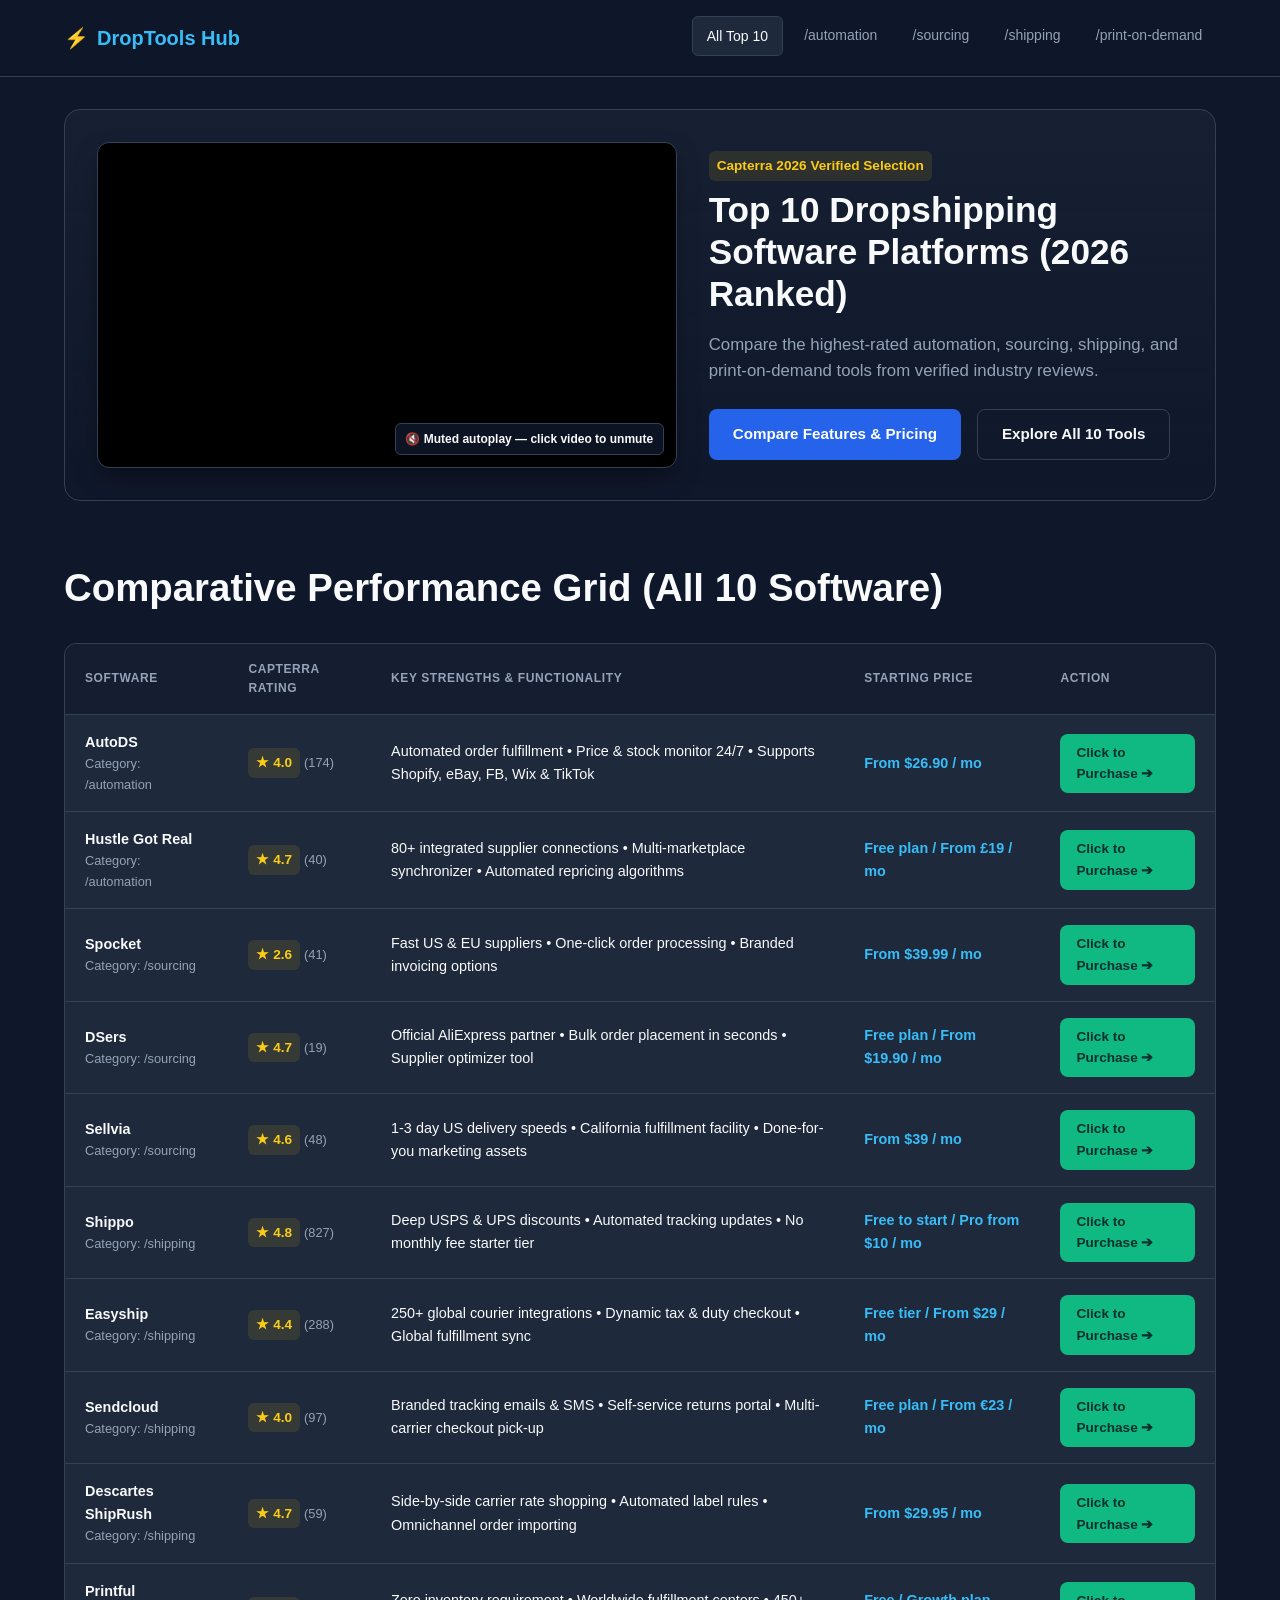
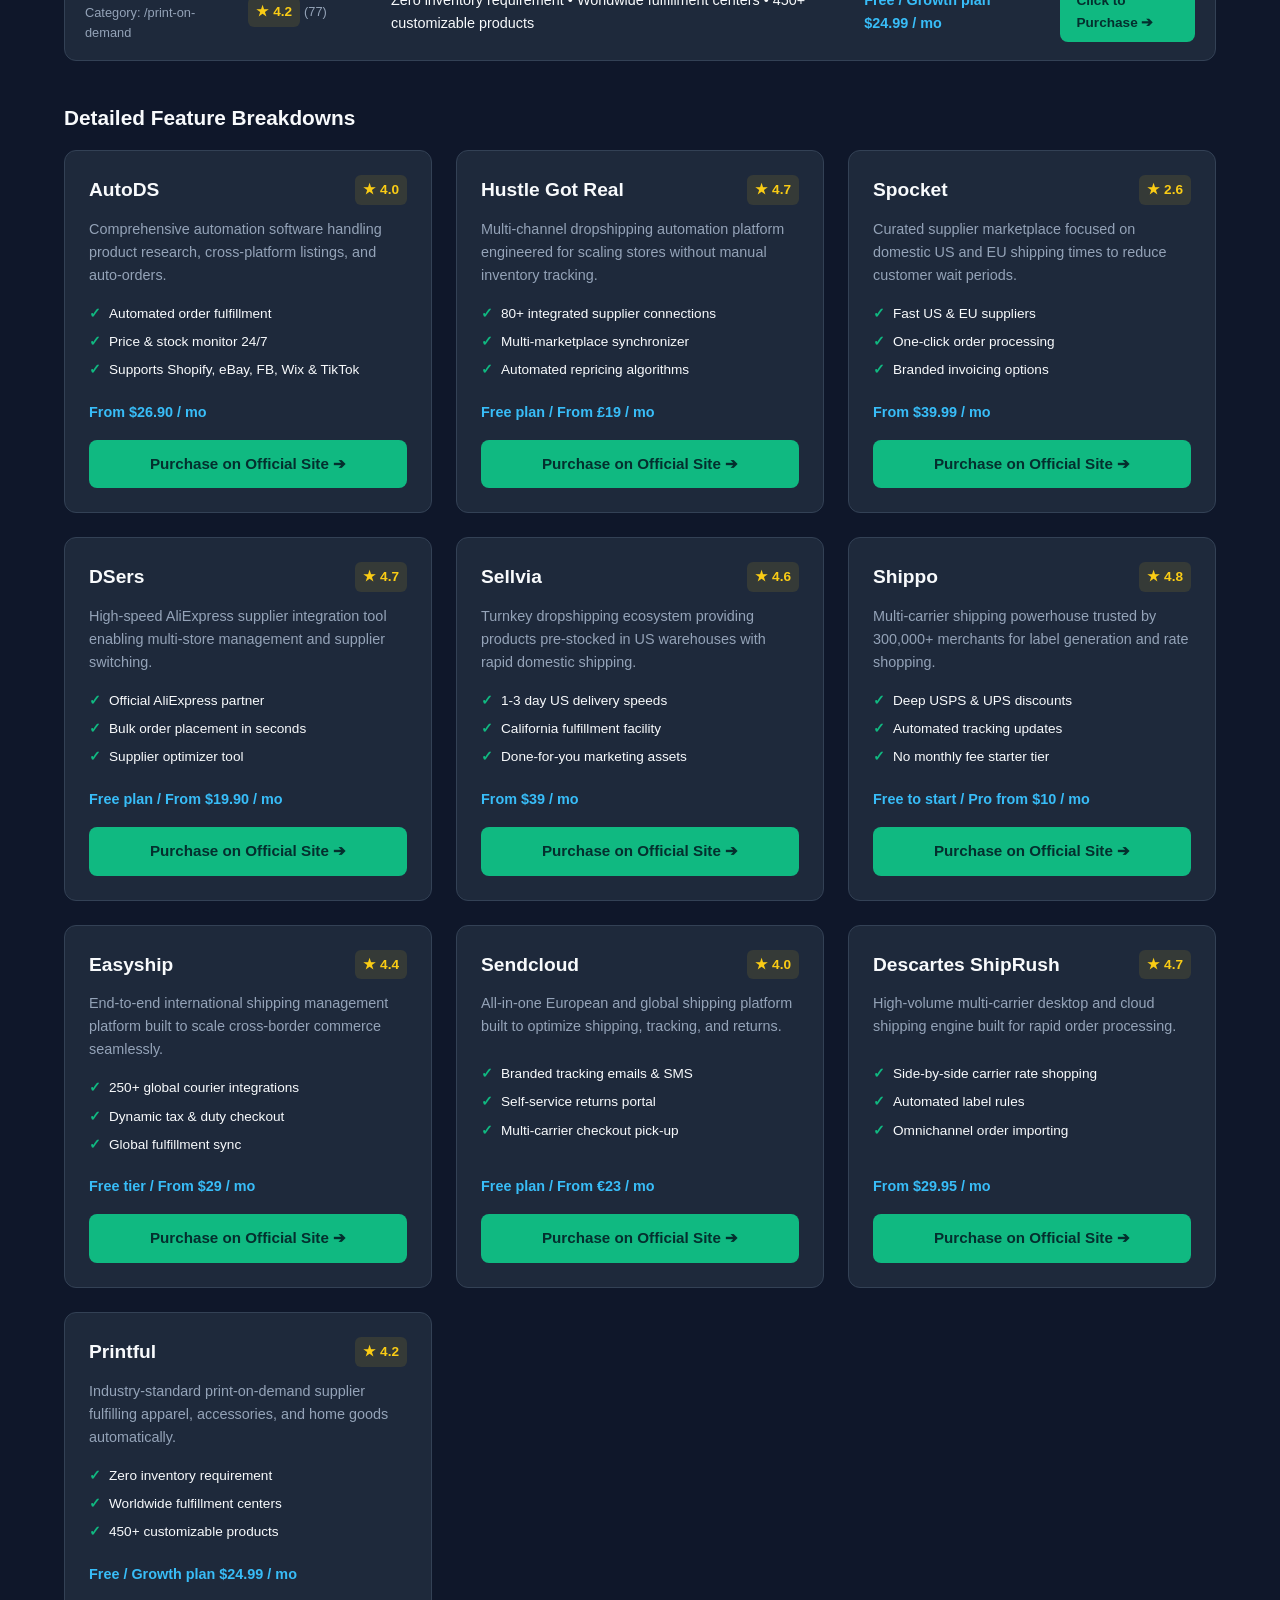
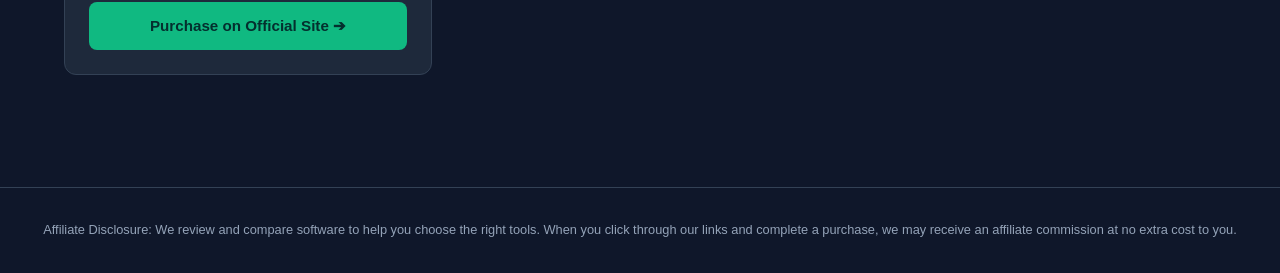
==== index.html @ 669b0cb1 "Add DropTools Hub landing page with autoplay hero video Adds the Top 10 dropshipping software compar" ====
<!DOCTYPE html>
<html lang="en">
<head>
  <meta charset="UTF-8" />
  <meta name="viewport" content="width=device-width, initial-scale=1.0" />
  <title>DropTools Hub - Top Rated Dropshipping & Logistics Software</title>
  <style>
    :root {
      --primary: #2563eb;
      --primary-dark: #1d4ed8;
      --accent: #10b981;
      --bg: #0f172a;
      --card-bg: #1e293b;
      --card-border: #334155;
      --text: #f8fafc;
      --text-muted: #94a3b8;
    }
    * {
      box-sizing: border-box;
      margin: 0;
      padding: 0;
      font-family: -apple-system, BlinkMacSystemFont, "Segoe UI", Roboto, Oxygen, Ubuntu, Cantarell, sans-serif;
    }
    body {
      background-color: var(--bg);
      color: var(--text);
      line-height: 1.6;
    }
    header {
      border-bottom: 1px solid var(--card-border);
      position: sticky;
      top: 0;
      background-color: rgba(15, 23, 42, 0.95);
      backdrop-filter: blur(8px);
      z-index: 100;
    }
    .nav-container {
      max-width: 1200px;
      margin: 0 auto;
      padding: 1rem 1.5rem;
      display: flex;
      justify-content: space-between;
      align-items: center;
      flex-wrap: wrap;
      gap: 1rem;
    }
    .logo {
      font-size: 1.25rem;
      font-weight: 700;
      color: #38bdf8;
      text-decoration: none;
      display: flex;
      align-items: center;
      gap: 0.5rem;
    }
    nav {
      display: flex;
      gap: 0.5rem;
      overflow-x: auto;
      padding-bottom: 0.25rem;
    }
    nav a {
      color: var(--text-muted);
      text-decoration: none;
      padding: 0.5rem 0.85rem;
      border-radius: 6px;
      font-size: 0.875rem;
      font-weight: 500;
      transition: all 0.2s ease;
      white-space: nowrap;
    }
    nav a:hover, nav a.active {
      color: var(--text);
      background-color: var(--card-bg);
      border: 1px solid var(--card-border);
    }
    main {
      max-width: 1200px;
      margin: 0 auto;
      padding: 2rem 1.5rem 4rem;
    }
    .hero {
      display: grid;
      grid-template-columns: 1fr;
      gap: 2rem;
      margin-bottom: 3.5rem;
      background: linear-gradient(180deg, rgba(30, 41, 59, 0.5) 0%, rgba(15, 23, 42, 0) 100%);
      border: 1px solid var(--card-border);
      border-radius: 16px;
      padding: 2rem;
    }
    @media (min-width: 900px) {
      .hero {
        grid-template-columns: 1.1fr 0.9fr;
        align-items: center;
      }
    }
    .video-container {
      position: relative;
      width: 100%;
      aspect-ratio: 16 / 9;
      border-radius: 12px;
      overflow: hidden;
      background-color: #000;
      box-shadow: 0 10px 25px -5px rgba(0, 0, 0, 0.5);
      border: 1px solid var(--card-border);
    }
    .video-container iframe {
      width: 100%;
      height: 100%;
      border: none;
    }
    .mute-hint {
      position: absolute;
      bottom: 0.75rem;
      right: 0.75rem;
      background-color: rgba(15, 23, 42, 0.85);
      color: var(--text);
      font-size: 0.75rem;
      font-weight: 600;
      padding: 0.35rem 0.6rem;
      border-radius: 6px;
      border: 1px solid var(--card-border);
      pointer-events: none;
    }
    .hero-content h1 {
      font-size: 2.2rem;
      line-height: 1.2;
      margin-bottom: 1rem;
      font-weight: 800;
    }
    .hero-content p {
      color: var(--text-muted);
      font-size: 1.05rem;
      margin-bottom: 1.5rem;
    }
    .cta-group {
      display: flex;
      flex-wrap: wrap;
      gap: 1rem;
    }
    .btn {
      display: inline-flex;
      align-items: center;
      justify-content: center;
      padding: 0.75rem 1.5rem;
      font-size: 0.95rem;
      font-weight: 600;
      border-radius: 8px;
      text-decoration: none;
      transition: all 0.2s;
      cursor: pointer;
    }
    .btn-primary {
      background-color: var(--primary);
      color: #fff;
    }
    .btn-primary:hover {
      background-color: var(--primary-dark);
      transform: translateY(-1px);
    }
    .btn-outline {
      border: 1px solid var(--card-border);
      color: var(--text);
      background-color: transparent;
    }
    .btn-outline:hover {
      background-color: var(--card-bg);
    }
    .btn-affiliate {
      background-color: var(--accent);
      color: #042f2e;
      font-weight: 700;
      width: 100%;
    }
    .btn-affiliate:hover {
      background-color: #059669;
      color: #fff;
    }
    .section-title {
      font-size: 1.6rem;
      margin-bottom: 1.5rem;
      display: flex;
      align-items: center;
      justify-content: space-between;
    }
    .rating-badge {
      display: inline-flex;
      align-items: center;
      gap: 0.25rem;
      font-size: 0.85rem;
      font-weight: 700;
      color: #facc15;
      background-color: rgba(250, 204, 21, 0.1);
      padding: 0.25rem 0.5rem;
      border-radius: 6px;
    }
    /* Comparison Grid */
    .table-wrapper {
      overflow-x: auto;
      border: 1px solid var(--card-border);
      border-radius: 12px;
      background-color: var(--card-bg);
      margin-bottom: 2.5rem;
    }
    table {
      width: 100%;
      border-collapse: collapse;
      text-align: left;
      font-size: 0.9rem;
    }
    th, td {
      padding: 1rem 1.25rem;
      border-bottom: 1px solid var(--card-border);
    }
    th {
      background-color: rgba(15, 23, 42, 0.6);
      color: var(--text-muted);
      font-weight: 600;
      text-transform: uppercase;
      font-size: 0.75rem;
      letter-spacing: 0.05em;
    }
    tr:last-child td {
      border-bottom: none;
    }
    tr:hover td {
      background-color: rgba(255, 255, 255, 0.02);
    }
    /* Cards layout for responsive / detailed view */
    .cards-grid {
      display: grid;
      grid-template-columns: repeat(auto-fill, minmax(320px, 1fr));
      gap: 1.5rem;
      margin-bottom: 3rem;
    }
    .card {
      background-color: var(--card-bg);
      border: 1px solid var(--card-border);
      border-radius: 12px;
      padding: 1.5rem;
      display: flex;
      flex-direction: column;
      justify-content: space-between;
    }
    .card-header {
      display: flex;
      justify-content: space-between;
      align-items: flex-start;
      margin-bottom: 0.75rem;
    }
    .card-title {
      font-size: 1.2rem;
      font-weight: 700;
    }
    .card-description {
      color: var(--text-muted);
      font-size: 0.9rem;
      margin-bottom: 1rem;
      min-height: 55px;
    }
    .card-features {
      list-style: none;
      margin-bottom: 1.25rem;
      font-size: 0.85rem;
    }
    .card-features li {
      margin-bottom: 0.4rem;
      display: flex;
      align-items: center;
      gap: 0.5rem;
    }
    .card-features li::before {
      content: "✓";
      color: var(--accent);
      font-weight: bold;
    }
    .card-pricing {
      margin-bottom: 1rem;
      font-size: 0.9rem;
      font-weight: 600;
      color: #38bdf8;
    }
    footer {
      border-top: 1px solid var(--card-border);
      padding: 2rem 1.5rem;
      text-align: center;
      font-size: 0.8rem;
      color: var(--text-muted);
    }
  </style>
</head>
<body>

  <header>
    <div class="nav-container">
      <a href="#all" class="logo" onclick="navigate('all')">
        <span>⚡</span> DropTools Hub
      </a>
      <nav id="category-nav">
        <a href="#all" class="active" onclick="navigate('all')">All Top 10</a>
        <a href="#automation" onclick="navigate('automation')">/automation</a>
        <a href="#sourcing" onclick="navigate('sourcing')">/sourcing</a>
        <a href="#shipping" onclick="navigate('shipping')">/shipping</a>
        <a href="#print-on-demand" onclick="navigate('print-on-demand')">/print-on-demand</a>
      </nav>
    </div>
  </header>

  <main>
    <!-- Dynamic Header & Hero Video Block -->
    <section class="hero" id="hero-section">
      <div class="video-container">
        <iframe
          id="hero-video"
          src="https://www.youtube-nocookie.com/embed/gW715vjN7k8?rel=0&autoplay=1&mute=1&playsinline=1"
          title="Product Spotlight Video"
          allow="accelerometer; autoplay; clipboard-write; encrypted-media; gyroscope; picture-in-picture"
          allowfullscreen>
        </iframe>
        <div class="mute-hint">🔇 Muted autoplay — click video to unmute</div>
      </div>
      <div class="hero-content">
        <div id="hero-badge" class="rating-badge" style="margin-bottom: 0.5rem;">Capterra 2026 Verified Selection</div>
        <h1 id="hero-title">Scale Your Dropshipping Store with Proven Software</h1>
        <p id="hero-description">Streamline product imports, eliminate manual order entries, and secure tier-one shipping discounts with top-rated tools verified by real user feedback.</p>
        <div class="cta-group">
          <a id="hero-primary-cta" href="#featured-grid" class="btn btn-primary">Compare Features &amp; Pricing</a>
          <a id="hero-secondary-cta" href="https://autods.com" target="_blank" rel="noopener sponsored" class="btn btn-outline">Visit Featured Platform</a>
        </div>
      </div>
    </section>

    <!-- Comparative Grid Section -->
    <section id="featured-grid">
      <div class="section-title">
        <h2 id="section-heading">Comparative Performance Grid</h2>
      </div>

      <div class="table-wrapper">
        <table>
          <thead>
            <tr>
              <th>Software</th>
              <th>Capterra Rating</th>
              <th>Key Strengths &amp; Functionality</th>
              <th>Starting Price</th>
              <th>Action</th>
            </tr>
          </thead>
          <tbody id="comparison-table-body">
            <!-- Dynamically populated -->
          </tbody>
        </table>
      </div>

      <h3 style="margin: 2rem 0 1rem; font-size: 1.3rem;">Detailed Feature Breakdowns</h3>
      <div class="cards-grid" id="cards-container">
        <!-- Dynamically populated -->
      </div>
    </section>
  </main>

  <footer>
    <p>Affiliate Disclosure: We review and compare software to help you choose the right tools. When you click through our links and complete a purchase, we may receive an affiliate commission at no extra cost to you.</p>
  </footer>

  <script>
    // Master Product Catalog parsed from Capterra Report 2026
    const products = [
      {
        id: "autods",
        name: "AutoDS",
        category: "automation",
        rating: 4.0,
        reviews: 174,
        features: ["Automated order fulfillment", "Price & stock monitor 24/7", "Supports Shopify, eBay, FB, Wix & TikTok"],
        pricing: "From $26.90 / mo",
        description: "Comprehensive automation software handling product research, cross-platform listings, and auto-orders.",
        affiliateUrl: "https://www.autods.com?ref=YOUR_AFFILIATE_ID",
        videoEmbed: "https://www.youtube-nocookie.com/embed/gW715vjN7k8?rel=0&autoplay=1&mute=1&playsinline=1"
      },
      {
        id: "hustle-got-real",
        name: "Hustle Got Real",
        category: "automation",
        rating: 4.7,
        reviews: 40,
        features: ["80+ integrated supplier connections", "Multi-marketplace synchronizer", "Automated repricing algorithms"],
        pricing: "Free plan / From £19 / mo",
        description: "Multi-channel dropshipping automation platform engineered for scaling stores without manual inventory tracking.",
        affiliateUrl: "https://hustlegotreal.com?ref=YOUR_AFFILIATE_ID",
        videoEmbed: "https://www.youtube-nocookie.com/embed/8wUI3f4z0rE?rel=0&autoplay=1&mute=1&playsinline=1"
      },
      {
        id: "spocket",
        name: "Spocket",
        category: "sourcing",
        rating: 2.6,
        reviews: 41,
        features: ["Fast US & EU suppliers", "One-click order processing", "Branded invoicing options"],
        pricing: "From $39.99 / mo",
        description: "Curated supplier marketplace focused on domestic US and EU shipping times to reduce customer wait periods.",
        affiliateUrl: "https://www.spocket.co?ref=YOUR_AFFILIATE_ID",
        videoEmbed: "https://www.youtube-nocookie.com/embed/e1P0J2y9qK4?rel=0&autoplay=1&mute=1&playsinline=1"
      },
      {
        id: "dsers",
        name: "DSers",
        category: "sourcing",
        rating: 4.7,
        reviews: 19,
        features: ["Official AliExpress partner", "Bulk order placement in seconds", "Supplier optimizer tool"],
        pricing: "Free plan / From $19.90 / mo",
        description: "High-speed AliExpress supplier integration tool enabling multi-store management and supplier switching.",
        affiliateUrl: "https://www.dsers.com?ref=YOUR_AFFILIATE_ID",
        videoEmbed: "https://www.youtube-nocookie.com/embed/jZ_y8u0hQn8?rel=0&autoplay=1&mute=1&playsinline=1"
      },
      {
        id: "sellvia",
        name: "Sellvia",
        category: "sourcing",
        rating: 4.6,
        reviews: 48,
        features: ["1-3 day US delivery speeds", "California fulfillment facility", "Done-for-you marketing assets"],
        pricing: "From $39 / mo",
        description: "Turnkey dropshipping ecosystem providing products pre-stocked in US warehouses with rapid domestic shipping.",
        affiliateUrl: "https://sellvia.com?ref=YOUR_AFFILIATE_ID",
        videoEmbed: "https://www.youtube-nocookie.com/embed/Q4XG6K5U2aE?rel=0&autoplay=1&mute=1&playsinline=1"
      },
      {
        id: "shippo",
        name: "Shippo",
        category: "shipping",
        rating: 4.8,
        reviews: 827,
        features: ["Deep USPS & UPS discounts", "Automated tracking updates", "No monthly fee starter tier"],
        pricing: "Free to start / Pro from $10 / mo",
        description: "Multi-carrier shipping powerhouse trusted by 300,000+ merchants for label generation and rate shopping.",
        affiliateUrl: "https://goshippo.com?ref=YOUR_AFFILIATE_ID",
        videoEmbed: "https://www.youtube-nocookie.com/embed/fD3B1T2_M0s?rel=0&autoplay=1&mute=1&playsinline=1"
      },
      {
        id: "easyship",
        name: "Easyship",
        category: "shipping",
        rating: 4.4,
        reviews: 288,
        features: ["250+ global courier integrations", "Dynamic tax & duty checkout", "Global fulfillment sync"],
        pricing: "Free tier / From $29 / mo",
        description: "End-to-end international shipping management platform built to scale cross-border commerce seamlessly.",
        affiliateUrl: "https://www.easyship.com?ref=YOUR_AFFILIATE_ID",
        videoEmbed: "https://www.youtube-nocookie.com/embed/bB3b8uX7J2A?rel=0&autoplay=1&mute=1&playsinline=1"
      },
      {
        id: "sendcloud",
        name: "Sendcloud",
        category: "shipping",
        rating: 4.0,
        reviews: 97,
        features: ["Branded tracking emails & SMS", "Self-service returns portal", "Multi-carrier checkout pick-up"],
        pricing: "Free plan / From €23 / mo",
        description: "All-in-one European and global shipping platform built to optimize shipping, tracking, and returns.",
        affiliateUrl: "https://www.sendcloud.com?ref=YOUR_AFFILIATE_ID",
        videoEmbed: "https://www.youtube-nocookie.com/embed/Y0n5c9F3T1c?rel=0&autoplay=1&mute=1&playsinline=1"
      },
      {
        id: "shiprush",
        name: "Descartes ShipRush",
        category: "shipping",
        rating: 4.7,
        reviews: 59,
        features: ["Side-by-side carrier rate shopping", "Automated label rules", "Omnichannel order importing"],
        pricing: "From $29.95 / mo",
        description: "High-volume multi-carrier desktop and cloud shipping engine built for rapid order processing.",
        affiliateUrl: "https://shiprush.com?ref=YOUR_AFFILIATE_ID",
        videoEmbed: "https://www.youtube-nocookie.com/embed/W9L5Q8z1V0s?rel=0&autoplay=1&mute=1&playsinline=1"
      },
      {
        id: "printful",
        name: "Printful",
        category: "print-on-demand",
        rating: 4.2,
        reviews: 77,
        features: ["Zero inventory requirement", "Worldwide fulfillment centers", "450+ customizable products"],
        pricing: "Free / Growth plan $24.99 / mo",
        description: "Industry-standard print-on-demand supplier fulfilling apparel, accessories, and home goods automatically.",
        affiliateUrl: "https://www.printful.com?ref=YOUR_AFFILIATE_ID",
        videoEmbed: "https://www.youtube-nocookie.com/embed/8v_4jA1N_9w?rel=0&autoplay=1&mute=1&playsinline=1"
      }
    ];

    // Category Metadata for Dynamic Landing Page Views
    const categoryMeta = {
      all: {
        title: "Top 10 Dropshipping Software Platforms (2026 Ranked)",
        desc: "Compare the highest-rated automation, sourcing, shipping, and print-on-demand tools from verified industry reviews.",
        video: "https://www.youtube-nocookie.com/embed/gW715vjN7k8?rel=0&autoplay=1&mute=1&playsinline=1",
        primaryCta: "Explore All 10 Tools",
        ctaTarget: "https://www.autods.com?ref=YOUR_AFFILIATE_ID"
      },
      automation: {
        title: "Top Dropshipping Automation & Listing Software",
        desc: "Put your eCommerce business on autopilot with automated inventory synchronization, price repricing, and order fulfillment.",
        video: "https://www.youtube-nocookie.com/embed/gW715vjN7k8?rel=0&autoplay=1&mute=1&playsinline=1",
        primaryCta: "Get Started with AutoDS",
        ctaTarget: "https://www.autods.com?ref=YOUR_AFFILIATE_ID"
      },
      sourcing: {
        title: "Top Supplier Sourcing & Inventory Networks",
        desc: "Source reliable US, European, and global suppliers with guaranteed inventory counts, fast shipping, and direct store integrations.",
        video: "https://www.youtube-nocookie.com/embed/e1P0J2y9qK4?rel=0&autoplay=1&mute=1&playsinline=1",
        primaryCta: "Source US/EU Items with Spocket",
        ctaTarget: "https://www.spocket.co?ref=YOUR_AFFILIATE_ID"
      },
      shipping: {
        title: "Top Multi-Carrier Shipping & Tracking Platforms",
        desc: "Reduce your parcel costs by up to 89% with commercial rate shopping, automated label generation, and branded tracking pages.",
        video: "https://www.youtube-nocookie.com/embed/fD3B1T2_M0s?rel=0&autoplay=1&mute=1&playsinline=1",
        primaryCta: "Start Free with Shippo",
        ctaTarget: "https://goshippo.com?ref=YOUR_AFFILIATE_ID"
      },
      "print-on-demand": {
        title: "Top Print-on-Demand Dropshipping Solutions",
        desc: "Launch your custom merchandise brand without ordering upfront stock. Automated global printing, packaging, and shipping.",
        video: "https://www.youtube-nocookie.com/embed/8v_4jA1N_9w?rel=0&autoplay=1&mute=1&playsinline=1",
        primaryCta: "Create Free Printful Account",
        ctaTarget: "https://www.printful.com?ref=YOUR_AFFILIATE_ID"
      }
    };

    function renderContent(catKey) {
      const meta = categoryMeta[catKey] || categoryMeta.all;
      const filtered = catKey === 'all'
        ? products
        : products.filter(p => p.category === catKey);

      // Update Hero Elements
      document.getElementById('hero-title').innerText = meta.title;
      document.getElementById('hero-description').innerText = meta.desc;
      document.getElementById('hero-video').src = meta.video;
      document.getElementById('hero-secondary-cta').innerText = meta.primaryCta;
      document.getElementById('hero-secondary-cta').href = meta.ctaTarget;
      document.getElementById('section-heading').innerText = catKey === 'all'
        ? "Comparative Performance Grid (All 10 Software)"
        : `Comparative Performance Grid (/${catKey})`;

      // Render Comparison Table Rows
      const tbody = document.getElementById('comparison-table-body');
      tbody.innerHTML = filtered.map(p => `
        <tr>
          <td>
            <strong>${p.name}</strong>
            <div style="color: var(--text-muted); font-size: 0.8rem;">Category: /${p.category}</div>
          </td>
          <td>
            <span class="rating-badge">★ ${p.rating.toFixed(1)}</span>
            <span style="color: var(--text-muted); font-size: 0.8rem;"> (${p.reviews})</span>
          </td>
          <td>${p.features.join(" • ")}</td>
          <td style="color: #38bdf8; font-weight: 600;">${p.pricing}</td>
          <td>
            <a href="${p.affiliateUrl}" target="_blank" rel="noopener sponsored" class="btn btn-affiliate" style="padding: 0.5rem 1rem; font-size: 0.85rem;">
              Click to Purchase ➔
            </a>
          </td>
        </tr>
      `).join('');

      // Render Cards Grid
      const cardsContainer = document.getElementById('cards-container');
      cardsContainer.innerHTML = filtered.map(p => `
        <div class="card">
          <div>
            <div class="card-header">
              <h4 class="card-title">${p.name}</h4>
              <span class="rating-badge">★ ${p.rating.toFixed(1)}</span>
            </div>
            <p class="card-description">${p.description}</p>
            <ul class="card-features">
              ${p.features.map(f => `<li>${f}</li>`).join('')}
            </ul>
          </div>
          <div>
            <div class="card-pricing">${p.pricing}</div>
            <a href="${p.affiliateUrl}" target="_blank" rel="noopener sponsored" class="btn btn-affiliate">
              Purchase on Official Site ➔
            </a>
          </div>
        </div>
      `).join('');

      // Update Navigation Active State
      const navLinks = document.querySelectorAll('#category-nav a');
      navLinks.forEach(link => {
        const target = link.getAttribute('href').replace('#', '');
        if (target === catKey) {
          link.classList.add('active');
        } else {
          link.classList.remove('active');
        }
      });
    }

    function navigate(catKey) {
      window.location.hash = catKey;
      renderContent(catKey);
      window.scrollTo({ top: 0, behavior: 'smooth' });
    }

    // Handle hash route changes on back/forward or reload
    window.addEventListener('hashchange', () => {
      const hash = window.location.hash.replace('#', '') || 'all';
      renderContent(hash);
    });

    // Initial Load
    window.addEventListener('DOMContentLoaded', () => {
      const initialHash = window.location.hash.replace('#', '') || 'all';
      renderContent(initialHash);
    });
  </script>
</body>
</html>
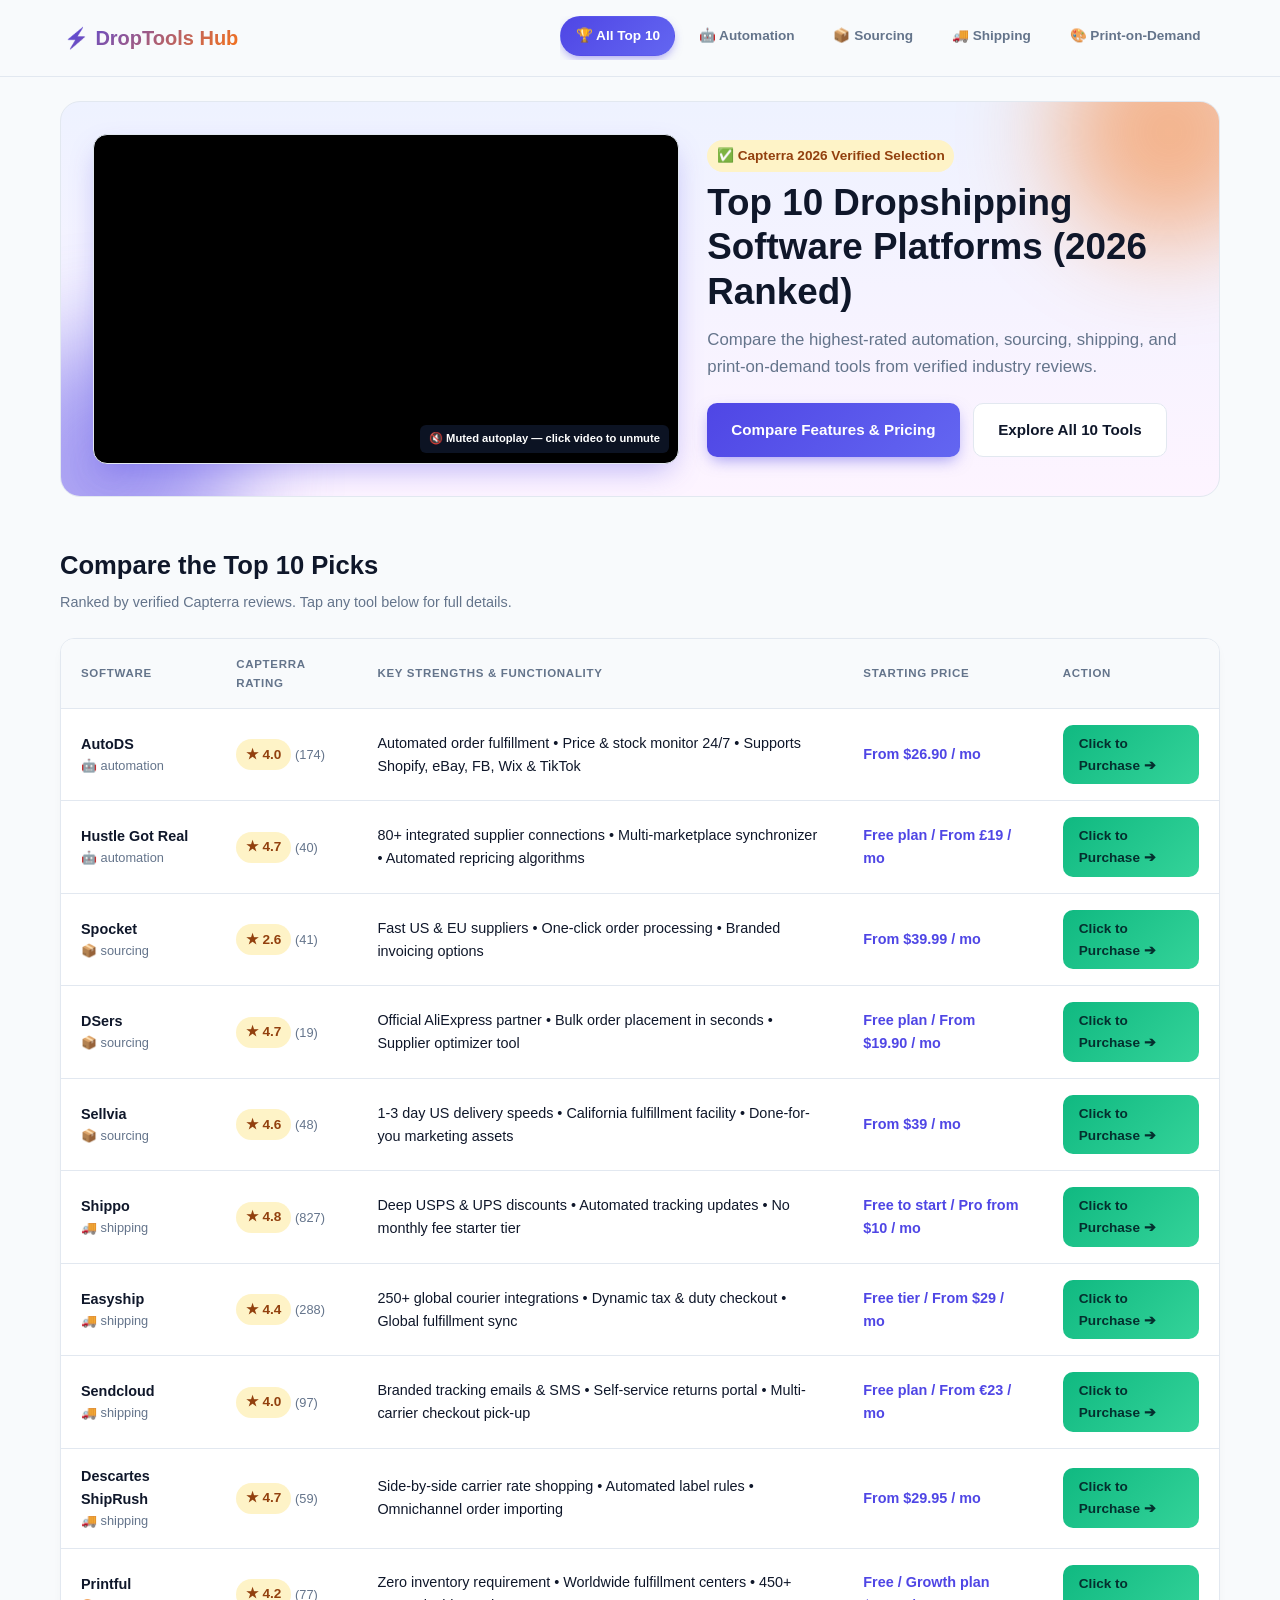
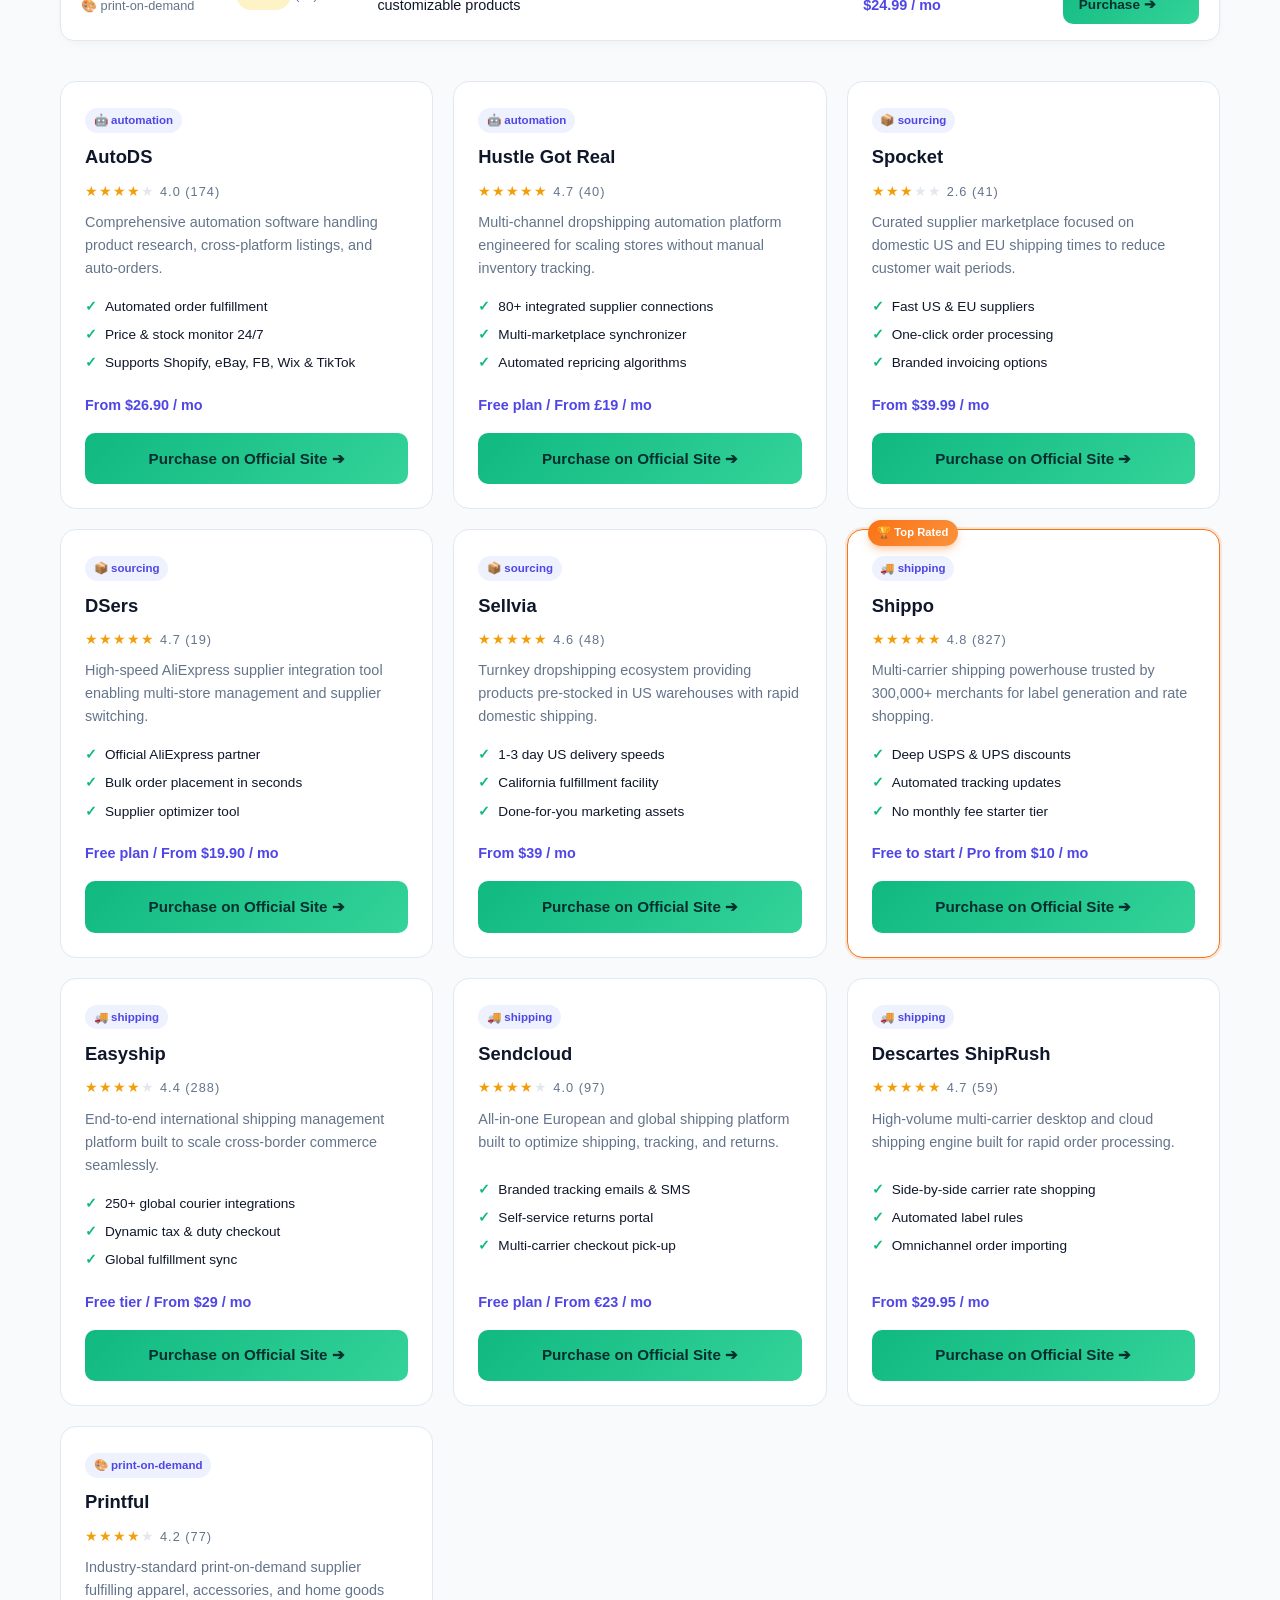
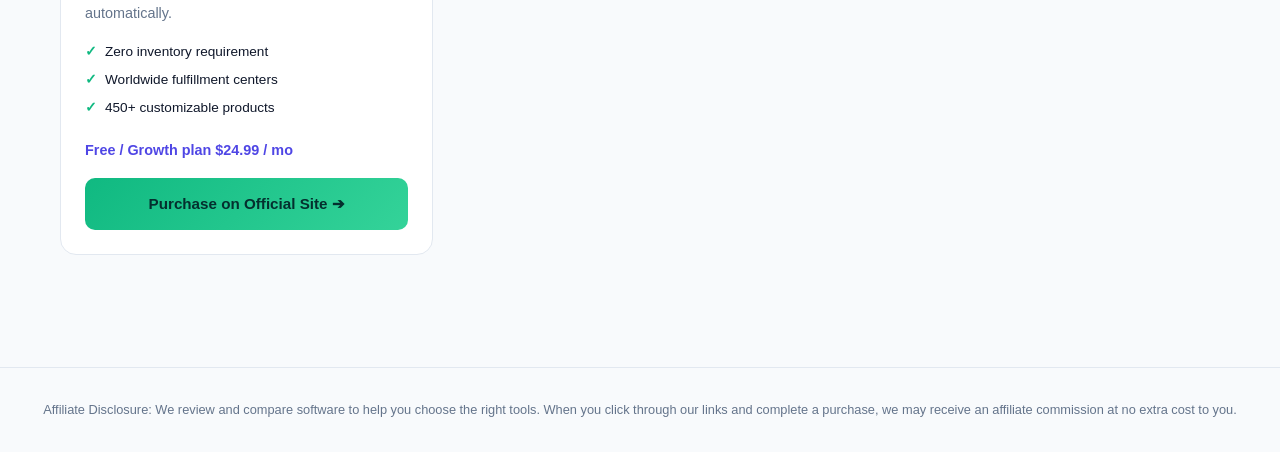
==== commit e04a3115: "Redesign for mobile readability and a brighter, more playful look Switches from the dark theme to a " ====
--- a/index.html
+++ b/index.html
@@ -4,16 +4,21 @@
   <meta charset="UTF-8" />
   <meta name="viewport" content="width=device-width, initial-scale=1.0" />
   <title>DropTools Hub - Top Rated Dropshipping & Logistics Software</title>
+  <link rel="icon" href="data:image/svg+xml,<svg xmlns=%22http://www.w3.org/2000/svg%22 viewBox=%220 0 100 100%22><text y=%22.9em%22 font-size=%2290%22>⚡</text></svg>" />
+  <script defer src="/_vercel/insights/script.js"></script>
   <style>
     :root {
-      --primary: #2563eb;
-      --primary-dark: #1d4ed8;
+      --primary: #4f46e5;
+      --primary-dark: #4338ca;
       --accent: #10b981;
-      --bg: #0f172a;
-      --card-bg: #1e293b;
-      --card-border: #334155;
-      --text: #f8fafc;
-      --text-muted: #94a3b8;
+      --accent-dark: #059669;
+      --warm: #f97316;
+      --star: #f59e0b;
+      --bg: #f8fafc;
+      --card-bg: #ffffff;
+      --card-border: #e2e8f0;
+      --text: #0f172a;
+      --text-muted: #64748b;
     }
     * {
       box-sizing: border-box;
@@ -21,16 +26,20 @@
       padding: 0;
       font-family: -apple-system, BlinkMacSystemFont, "Segoe UI", Roboto, Oxygen, Ubuntu, Cantarell, sans-serif;
     }
+    html {
+      -webkit-text-size-adjust: 100%;
+    }
     body {
       background-color: var(--bg);
       color: var(--text);
       line-height: 1.6;
+      overflow-x: hidden;
     }
     header {
       border-bottom: 1px solid var(--card-border);
       position: sticky;
       top: 0;
-      background-color: rgba(15, 23, 42, 0.95);
+      background-color: rgba(248, 250, 252, 0.9);
       backdrop-filter: blur(8px);
       z-index: 100;
     }
@@ -46,63 +55,109 @@
     }
     .logo {
       font-size: 1.25rem;
-      font-weight: 700;
-      color: #38bdf8;
+      font-weight: 800;
+      background: linear-gradient(135deg, var(--primary), var(--warm));
+      -webkit-background-clip: text;
+      background-clip: text;
+      color: transparent;
       text-decoration: none;
       display: flex;
       align-items: center;
-      gap: 0.5rem;
+      gap: 0.4rem;
+      white-space: nowrap;
+    }
+    .logo span {
+      -webkit-text-fill-color: initial;
     }
     nav {
       display: flex;
       gap: 0.5rem;
       overflow-x: auto;
       padding-bottom: 0.25rem;
+      scrollbar-width: none;
+    }
+    nav::-webkit-scrollbar {
+      display: none;
     }
     nav a {
       color: var(--text-muted);
       text-decoration: none;
-      padding: 0.5rem 0.85rem;
-      border-radius: 6px;
-      font-size: 0.875rem;
-      font-weight: 500;
+      padding: 0.5rem 0.9rem;
+      border-radius: 999px;
+      font-size: 0.85rem;
+      font-weight: 600;
       transition: all 0.2s ease;
       white-space: nowrap;
-    }
-    nav a:hover, nav a.active {
+      border: 1px solid transparent;
+    }
+    nav a:hover {
       color: var(--text);
-      background-color: var(--card-bg);
-      border: 1px solid var(--card-border);
+      background-color: #eef2ff;
+    }
+    nav a.active {
+      color: #fff;
+      background: linear-gradient(135deg, var(--primary), #6366f1);
+      box-shadow: 0 4px 10px -2px rgba(79, 70, 229, 0.5);
     }
     main {
       max-width: 1200px;
       margin: 0 auto;
-      padding: 2rem 1.5rem 4rem;
+      padding: 1.5rem 1.25rem 4rem;
     }
     .hero {
+      position: relative;
       display: grid;
       grid-template-columns: 1fr;
-      gap: 2rem;
-      margin-bottom: 3.5rem;
-      background: linear-gradient(180deg, rgba(30, 41, 59, 0.5) 0%, rgba(15, 23, 42, 0) 100%);
+      gap: 1.75rem;
+      margin-bottom: 3rem;
+      background: linear-gradient(180deg, #eef2ff 0%, #fdf4ff 100%);
       border: 1px solid var(--card-border);
-      border-radius: 16px;
-      padding: 2rem;
+      border-radius: 20px;
+      padding: 1.5rem;
+      overflow: hidden;
+    }
+    .hero::before, .hero::after {
+      content: "";
+      position: absolute;
+      border-radius: 50%;
+      filter: blur(50px);
+      z-index: 0;
+      opacity: 0.5;
+      pointer-events: none;
+    }
+    .hero::before {
+      width: 220px;
+      height: 220px;
+      background: var(--warm);
+      top: -80px;
+      right: -60px;
+    }
+    .hero::after {
+      width: 260px;
+      height: 260px;
+      background: var(--primary);
+      bottom: -100px;
+      left: -80px;
+    }
+    .hero > * {
+      position: relative;
+      z-index: 1;
     }
     @media (min-width: 900px) {
       .hero {
         grid-template-columns: 1.1fr 0.9fr;
         align-items: center;
+        padding: 2rem;
       }
     }
     .video-container {
       position: relative;
       width: 100%;
       aspect-ratio: 16 / 9;
-      border-radius: 12px;
+      border-radius: 14px;
       overflow: hidden;
       background-color: #000;
-      box-shadow: 0 10px 25px -5px rgba(0, 0, 0, 0.5);
+      box-shadow: 0 12px 30px -8px rgba(79, 70, 229, 0.4);
       border: 1px solid var(--card-border);
     }
     .video-container iframe {
@@ -112,96 +167,115 @@
     }
     .mute-hint {
       position: absolute;
-      bottom: 0.75rem;
-      right: 0.75rem;
+      bottom: 0.6rem;
+      right: 0.6rem;
       background-color: rgba(15, 23, 42, 0.85);
-      color: var(--text);
-      font-size: 0.75rem;
+      color: #fff;
+      font-size: 0.7rem;
       font-weight: 600;
-      padding: 0.35rem 0.6rem;
+      padding: 0.3rem 0.55rem;
       border-radius: 6px;
-      border: 1px solid var(--card-border);
       pointer-events: none;
     }
     .hero-content h1 {
-      font-size: 2.2rem;
+      font-size: clamp(1.6rem, 4.5vw, 2.3rem);
       line-height: 1.2;
-      margin-bottom: 1rem;
+      margin-bottom: 0.85rem;
       font-weight: 800;
     }
     .hero-content p {
       color: var(--text-muted);
-      font-size: 1.05rem;
-      margin-bottom: 1.5rem;
+      font-size: clamp(0.9rem, 2vw, 1.05rem);
+      margin-bottom: 1.4rem;
     }
     .cta-group {
       display: flex;
       flex-wrap: wrap;
-      gap: 1rem;
+      gap: 0.85rem;
     }
     .btn {
       display: inline-flex;
       align-items: center;
       justify-content: center;
-      padding: 0.75rem 1.5rem;
+      padding: 0.85rem 1.5rem;
       font-size: 0.95rem;
-      font-weight: 600;
-      border-radius: 8px;
+      font-weight: 700;
+      border-radius: 10px;
       text-decoration: none;
-      transition: all 0.2s;
+      transition: transform 0.15s ease, box-shadow 0.15s ease, background-color 0.15s ease;
       cursor: pointer;
     }
     .btn-primary {
-      background-color: var(--primary);
+      background: linear-gradient(135deg, var(--primary), #6366f1);
       color: #fff;
+      box-shadow: 0 6px 16px -4px rgba(79, 70, 229, 0.55);
     }
     .btn-primary:hover {
-      background-color: var(--primary-dark);
-      transform: translateY(-1px);
+      transform: translateY(-2px);
+      box-shadow: 0 10px 20px -4px rgba(79, 70, 229, 0.6);
     }
     .btn-outline {
-      border: 1px solid var(--card-border);
+      border: 1.5px solid var(--card-border);
       color: var(--text);
-      background-color: transparent;
+      background-color: #fff;
     }
     .btn-outline:hover {
-      background-color: var(--card-bg);
+      background-color: #f1f5f9;
+      transform: translateY(-2px);
     }
     .btn-affiliate {
-      background-color: var(--accent);
+      background: linear-gradient(135deg, var(--accent), #34d399);
       color: #042f2e;
       font-weight: 700;
       width: 100%;
     }
     .btn-affiliate:hover {
-      background-color: #059669;
+      background: linear-gradient(135deg, var(--accent-dark), var(--accent));
       color: #fff;
+      transform: translateY(-2px);
+    }
+    @media (max-width: 640px) {
+      .cta-group .btn {
+        width: 100%;
+      }
     }
     .section-title {
-      font-size: 1.6rem;
+      font-size: clamp(1.3rem, 3.5vw, 1.6rem);
+      margin-bottom: 0.35rem;
+      font-weight: 800;
+    }
+    .section-subtitle {
+      color: var(--text-muted);
+      font-size: 0.9rem;
       margin-bottom: 1.5rem;
-      display: flex;
-      align-items: center;
-      justify-content: space-between;
     }
     .rating-badge {
       display: inline-flex;
       align-items: center;
-      gap: 0.25rem;
+      gap: 0.3rem;
       font-size: 0.85rem;
       font-weight: 700;
-      color: #facc15;
-      background-color: rgba(250, 204, 21, 0.1);
-      padding: 0.25rem 0.5rem;
-      border-radius: 6px;
-    }
-    /* Comparison Grid */
+      color: #92400e;
+      background-color: #fef3c7;
+      padding: 0.3rem 0.6rem;
+      border-radius: 999px;
+    }
+    .stars {
+      color: var(--star);
+      letter-spacing: 1px;
+      font-size: 0.9rem;
+    }
+    .stars .dim {
+      color: #e2e8f0;
+    }
+    /* Comparison Grid (desktop only, see media query) */
     .table-wrapper {
       overflow-x: auto;
       border: 1px solid var(--card-border);
-      border-radius: 12px;
+      border-radius: 14px;
       background-color: var(--card-bg);
       margin-bottom: 2.5rem;
+      box-shadow: 0 4px 14px -6px rgba(15, 23, 42, 0.08);
     }
     table {
       width: 100%;
@@ -214,44 +288,85 @@
       border-bottom: 1px solid var(--card-border);
     }
     th {
-      background-color: rgba(15, 23, 42, 0.6);
+      background-color: #f8fafc;
       color: var(--text-muted);
-      font-weight: 600;
+      font-weight: 700;
       text-transform: uppercase;
-      font-size: 0.75rem;
-      letter-spacing: 0.05em;
+      font-size: 0.72rem;
+      letter-spacing: 0.06em;
     }
     tr:last-child td {
       border-bottom: none;
     }
     tr:hover td {
-      background-color: rgba(255, 255, 255, 0.02);
-    }
-    /* Cards layout for responsive / detailed view */
+      background-color: #fafaff;
+    }
+    @media (max-width: 760px) {
+      .table-wrapper {
+        display: none;
+      }
+    }
+    /* Cards layout - primary comparison view on mobile */
     .cards-grid {
       display: grid;
-      grid-template-columns: repeat(auto-fill, minmax(320px, 1fr));
-      gap: 1.5rem;
+      grid-template-columns: repeat(auto-fill, minmax(280px, 1fr));
+      gap: 1.25rem;
       margin-bottom: 3rem;
     }
     .card {
+      position: relative;
       background-color: var(--card-bg);
       border: 1px solid var(--card-border);
-      border-radius: 12px;
+      border-radius: 16px;
       padding: 1.5rem;
       display: flex;
       flex-direction: column;
       justify-content: space-between;
+      transition: transform 0.18s ease, box-shadow 0.18s ease, border-color 0.18s ease;
+    }
+    .card:hover {
+      transform: translateY(-4px);
+      box-shadow: 0 14px 28px -10px rgba(15, 23, 42, 0.18);
+    }
+    .card.top-rated {
+      border-color: var(--warm);
+      box-shadow: 0 0 0 2px rgba(249, 115, 22, 0.15);
+    }
+    .top-ribbon {
+      position: absolute;
+      top: -0.65rem;
+      left: 1.25rem;
+      background: linear-gradient(135deg, var(--warm), #fb923c);
+      color: #fff;
+      font-size: 0.7rem;
+      font-weight: 800;
+      padding: 0.25rem 0.6rem;
+      border-radius: 999px;
+      box-shadow: 0 4px 10px -2px rgba(249, 115, 22, 0.5);
     }
     .card-header {
       display: flex;
       justify-content: space-between;
       align-items: flex-start;
-      margin-bottom: 0.75rem;
+      margin-bottom: 0.5rem;
+      gap: 0.75rem;
     }
     .card-title {
-      font-size: 1.2rem;
+      font-size: 1.15rem;
+      font-weight: 800;
+      display: flex;
+      align-items: center;
+      gap: 0.4rem;
+    }
+    .card-category {
+      display: inline-block;
+      font-size: 0.72rem;
       font-weight: 700;
+      color: var(--primary);
+      background-color: #eef2ff;
+      padding: 0.2rem 0.55rem;
+      border-radius: 999px;
+      margin-bottom: 0.6rem;
     }
     .card-description {
       color: var(--text-muted);
@@ -278,8 +393,8 @@
     .card-pricing {
       margin-bottom: 1rem;
       font-size: 0.9rem;
-      font-weight: 600;
-      color: #38bdf8;
+      font-weight: 700;
+      color: var(--primary);
     }
     footer {
       border-top: 1px solid var(--card-border);
@@ -298,11 +413,11 @@
         <span>⚡</span> DropTools Hub
       </a>
       <nav id="category-nav">
-        <a href="#all" class="active" onclick="navigate('all')">All Top 10</a>
-        <a href="#automation" onclick="navigate('automation')">/automation</a>
-        <a href="#sourcing" onclick="navigate('sourcing')">/sourcing</a>
-        <a href="#shipping" onclick="navigate('shipping')">/shipping</a>
-        <a href="#print-on-demand" onclick="navigate('print-on-demand')">/print-on-demand</a>
+        <a href="#all" class="active" onclick="navigate('all')">🏆 All Top 10</a>
+        <a href="#automation" onclick="navigate('automation')">🤖 Automation</a>
+        <a href="#sourcing" onclick="navigate('sourcing')">📦 Sourcing</a>
+        <a href="#shipping" onclick="navigate('shipping')">🚚 Shipping</a>
+        <a href="#print-on-demand" onclick="navigate('print-on-demand')">🎨 Print-on-Demand</a>
       </nav>
     </div>
   </header>
@@ -321,7 +436,7 @@
         <div class="mute-hint">🔇 Muted autoplay — click video to unmute</div>
       </div>
       <div class="hero-content">
-        <div id="hero-badge" class="rating-badge" style="margin-bottom: 0.5rem;">Capterra 2026 Verified Selection</div>
+        <div id="hero-badge" class="rating-badge" style="margin-bottom: 0.6rem;">✅ Capterra 2026 Verified Selection</div>
         <h1 id="hero-title">Scale Your Dropshipping Store with Proven Software</h1>
         <p id="hero-description">Streamline product imports, eliminate manual order entries, and secure tier-one shipping discounts with top-rated tools verified by real user feedback.</p>
         <div class="cta-group">
@@ -333,9 +448,8 @@
 
     <!-- Comparative Grid Section -->
     <section id="featured-grid">
-      <div class="section-title">
-        <h2 id="section-heading">Comparative Performance Grid</h2>
-      </div>
+      <h2 class="section-title" id="section-heading">Compare the Top Picks</h2>
+      <p class="section-subtitle">Ranked by verified Capterra reviews. Tap any tool below for full details.</p>
 
       <div class="table-wrapper">
         <table>
@@ -354,7 +468,6 @@
         </table>
       </div>
 
-      <h3 style="margin: 2rem 0 1rem; font-size: 1.3rem;">Detailed Feature Breakdowns</h3>
       <div class="cards-grid" id="cards-container">
         <!-- Dynamically populated -->
       </div>
@@ -529,11 +642,28 @@
       }
     };
 
+    const categoryIcons = {
+      automation: "🤖",
+      sourcing: "📦",
+      shipping: "🚚",
+      "print-on-demand": "🎨"
+    };
+
+    function starString(rating) {
+      const filled = Math.round(rating);
+      let out = "";
+      for (let i = 0; i < 5; i++) {
+        out += i < filled ? "★" : '<span class="dim">★</span>';
+      }
+      return out;
+    }
+
     function renderContent(catKey) {
       const meta = categoryMeta[catKey] || categoryMeta.all;
       const filtered = catKey === 'all'
         ? products
         : products.filter(p => p.category === catKey);
+      const topRatedId = filtered.reduce((best, p) => (!best || p.rating > best.rating) ? p : best, null)?.id;
 
       // Update Hero Elements
       document.getElementById('hero-title').innerText = meta.title;
@@ -542,8 +672,8 @@
       document.getElementById('hero-secondary-cta').innerText = meta.primaryCta;
       document.getElementById('hero-secondary-cta').href = meta.ctaTarget;
       document.getElementById('section-heading').innerText = catKey === 'all'
-        ? "Comparative Performance Grid (All 10 Software)"
-        : `Comparative Performance Grid (/${catKey})`;
+        ? "Compare the Top 10 Picks"
+        : `Compare the Top /${catKey} Picks`;
 
       // Render Comparison Table Rows
       const tbody = document.getElementById('comparison-table-body');
@@ -551,14 +681,14 @@
         <tr>
           <td>
             <strong>${p.name}</strong>
-            <div style="color: var(--text-muted); font-size: 0.8rem;">Category: /${p.category}</div>
+            <div style="color: var(--text-muted); font-size: 0.8rem;">${categoryIcons[p.category] || ''} ${p.category}</div>
           </td>
           <td>
             <span class="rating-badge">★ ${p.rating.toFixed(1)}</span>
             <span style="color: var(--text-muted); font-size: 0.8rem;"> (${p.reviews})</span>
           </td>
           <td>${p.features.join(" • ")}</td>
-          <td style="color: #38bdf8; font-weight: 600;">${p.pricing}</td>
+          <td style="color: var(--primary); font-weight: 700;">${p.pricing}</td>
           <td>
             <a href="${p.affiliateUrl}" target="_blank" rel="noopener sponsored" class="btn btn-affiliate" style="padding: 0.5rem 1rem; font-size: 0.85rem;">
               Click to Purchase ➔
@@ -570,12 +700,14 @@
       // Render Cards Grid
       const cardsContainer = document.getElementById('cards-container');
       cardsContainer.innerHTML = filtered.map(p => `
-        <div class="card">
+        <div class="card ${p.id === topRatedId ? 'top-rated' : ''}">
+          ${p.id === topRatedId ? '<div class="top-ribbon">🏆 Top Rated</div>' : ''}
           <div>
+            <div class="card-category">${categoryIcons[p.category] || ''} ${p.category}</div>
             <div class="card-header">
               <h4 class="card-title">${p.name}</h4>
-              <span class="rating-badge">★ ${p.rating.toFixed(1)}</span>
             </div>
+            <div class="stars" style="margin-bottom: 0.5rem;">${starString(p.rating)} <span style="color: var(--text-muted); font-size: 0.8rem;">${p.rating.toFixed(1)} (${p.reviews})</span></div>
             <p class="card-description">${p.description}</p>
             <ul class="card-features">
               ${p.features.map(f => `<li>${f}</li>`).join('')}
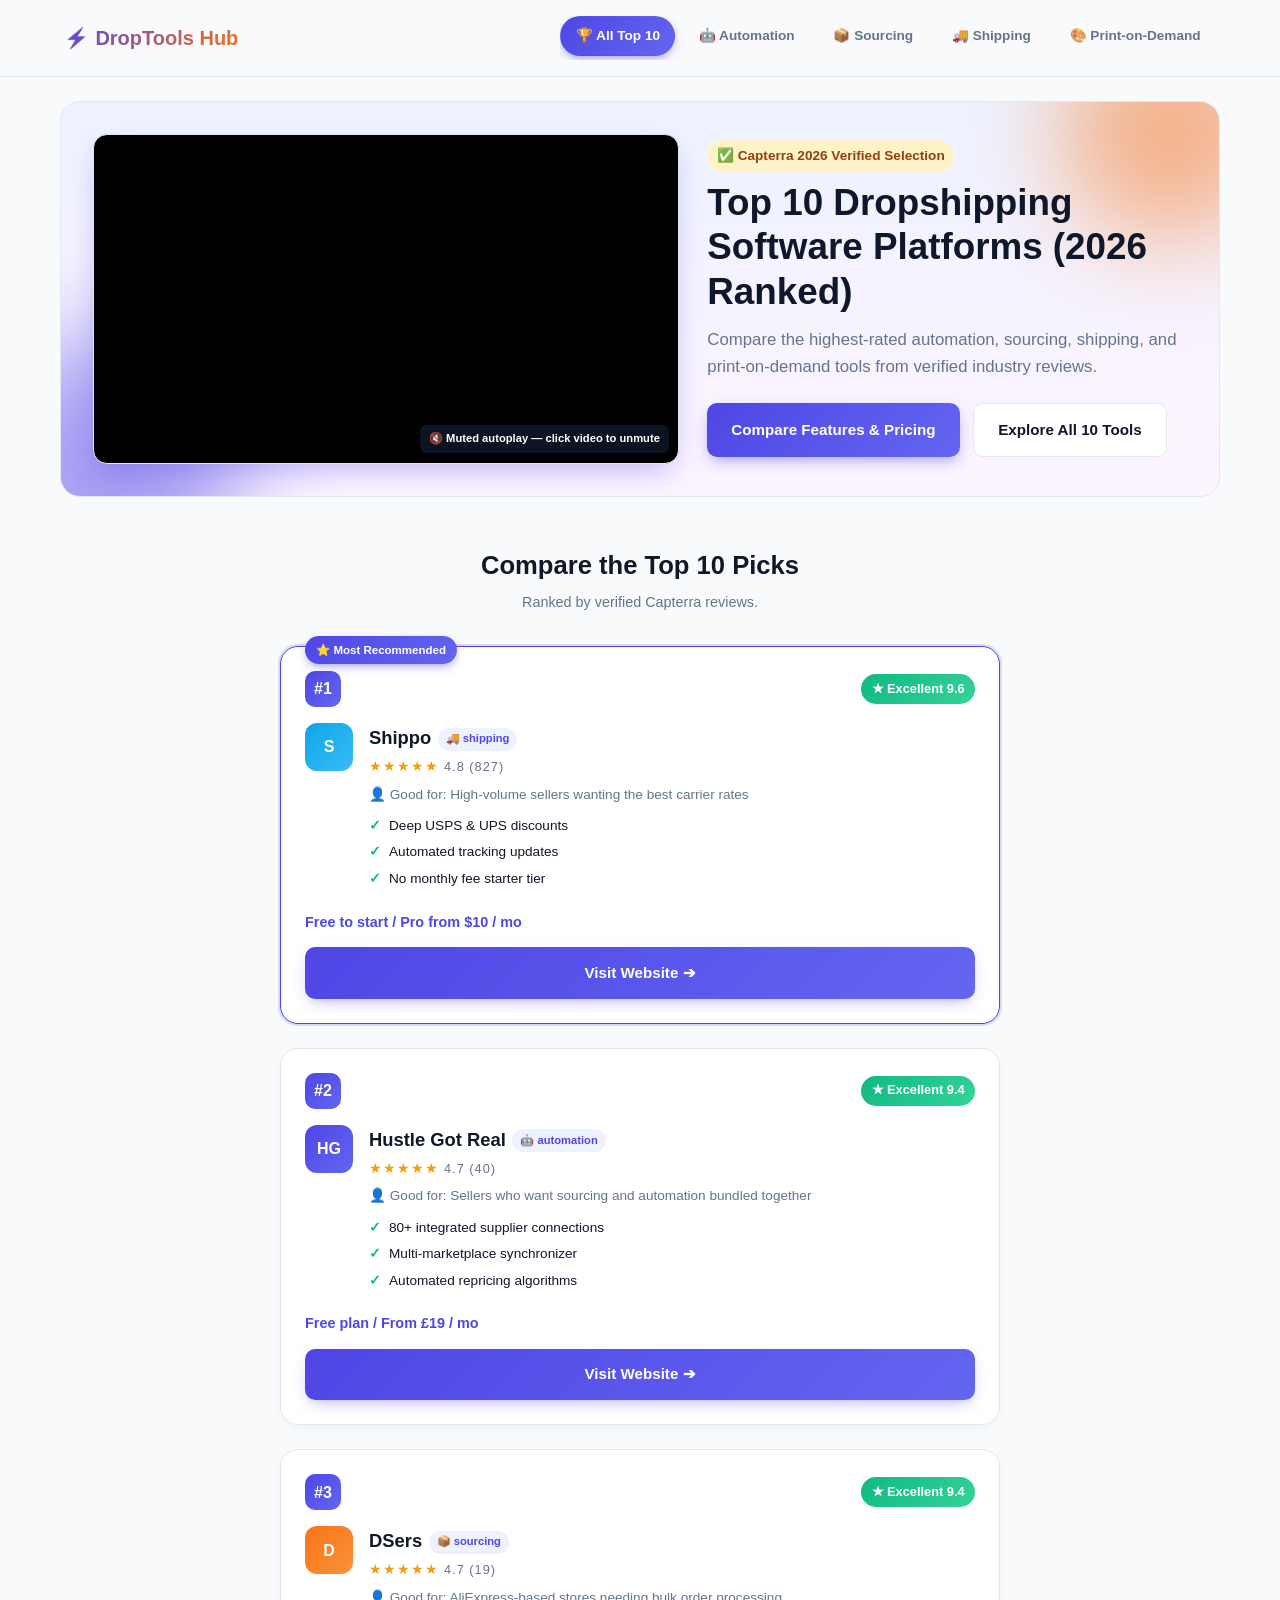
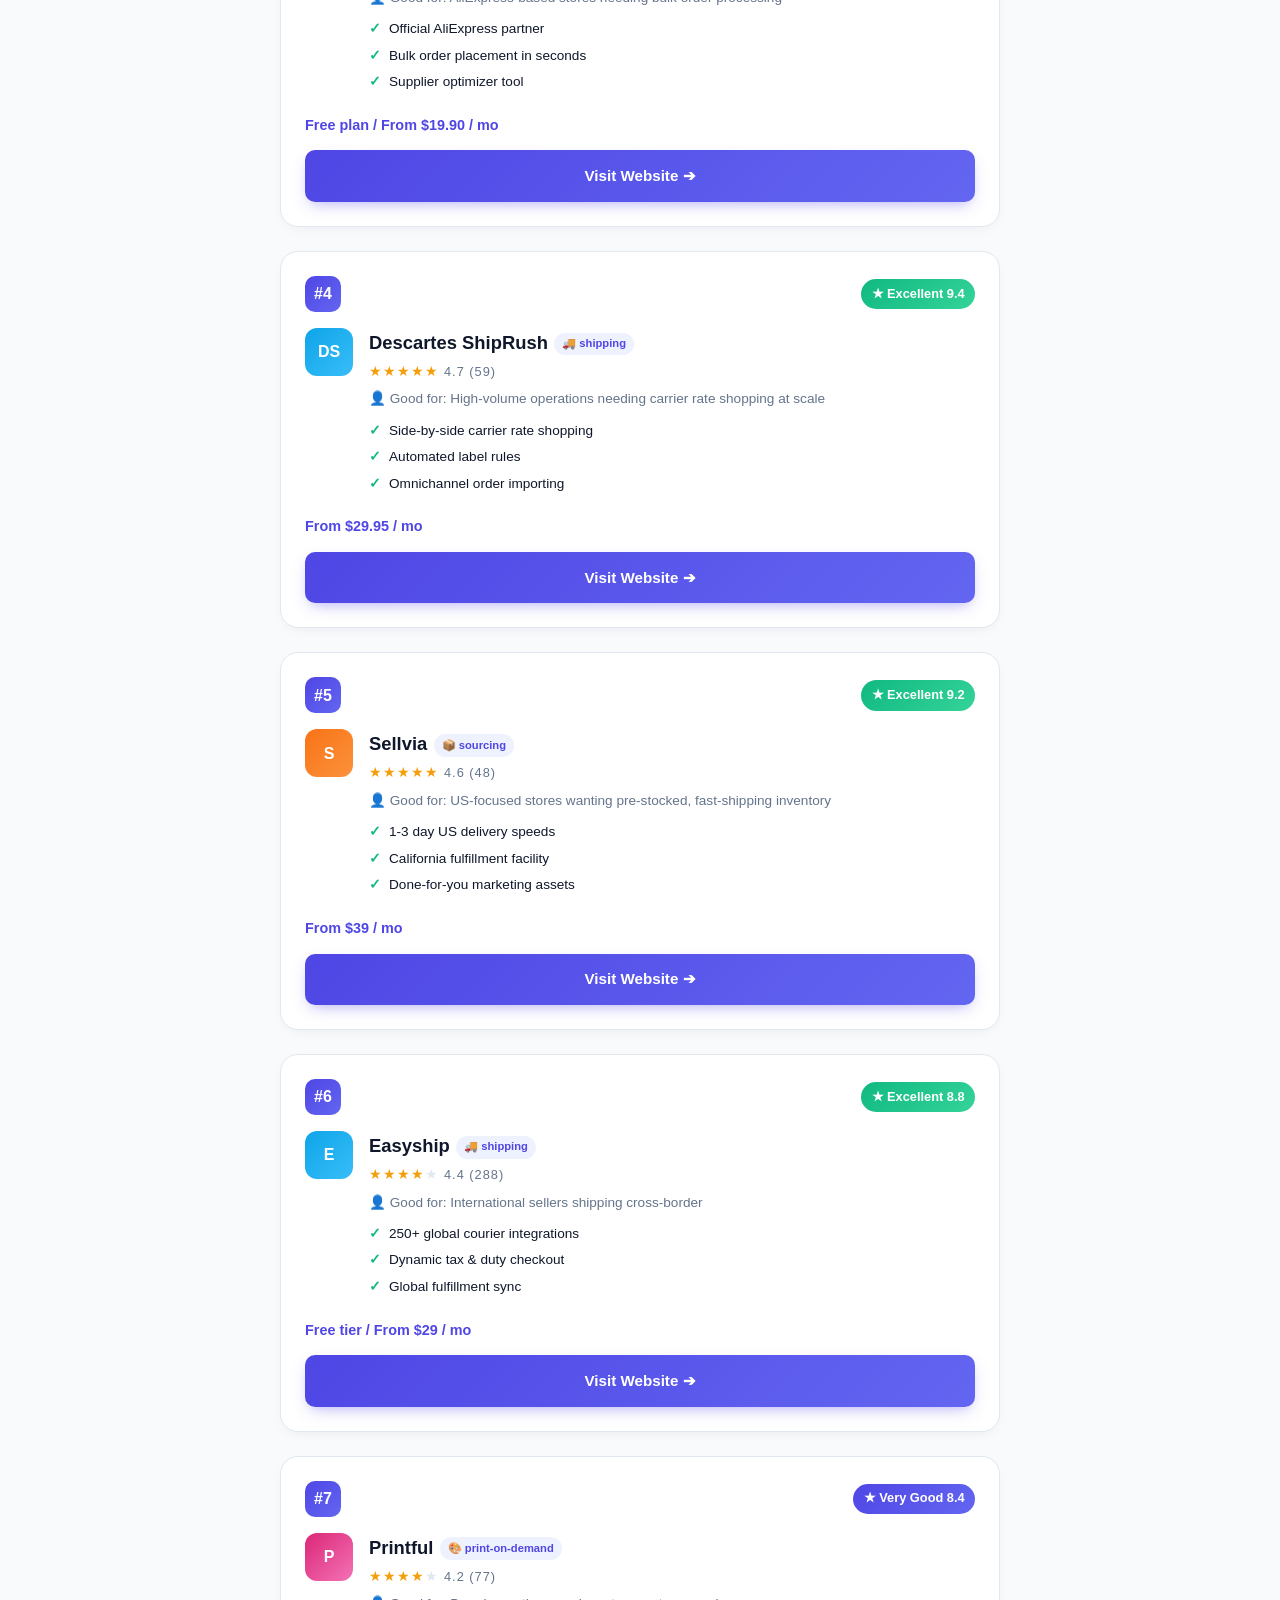
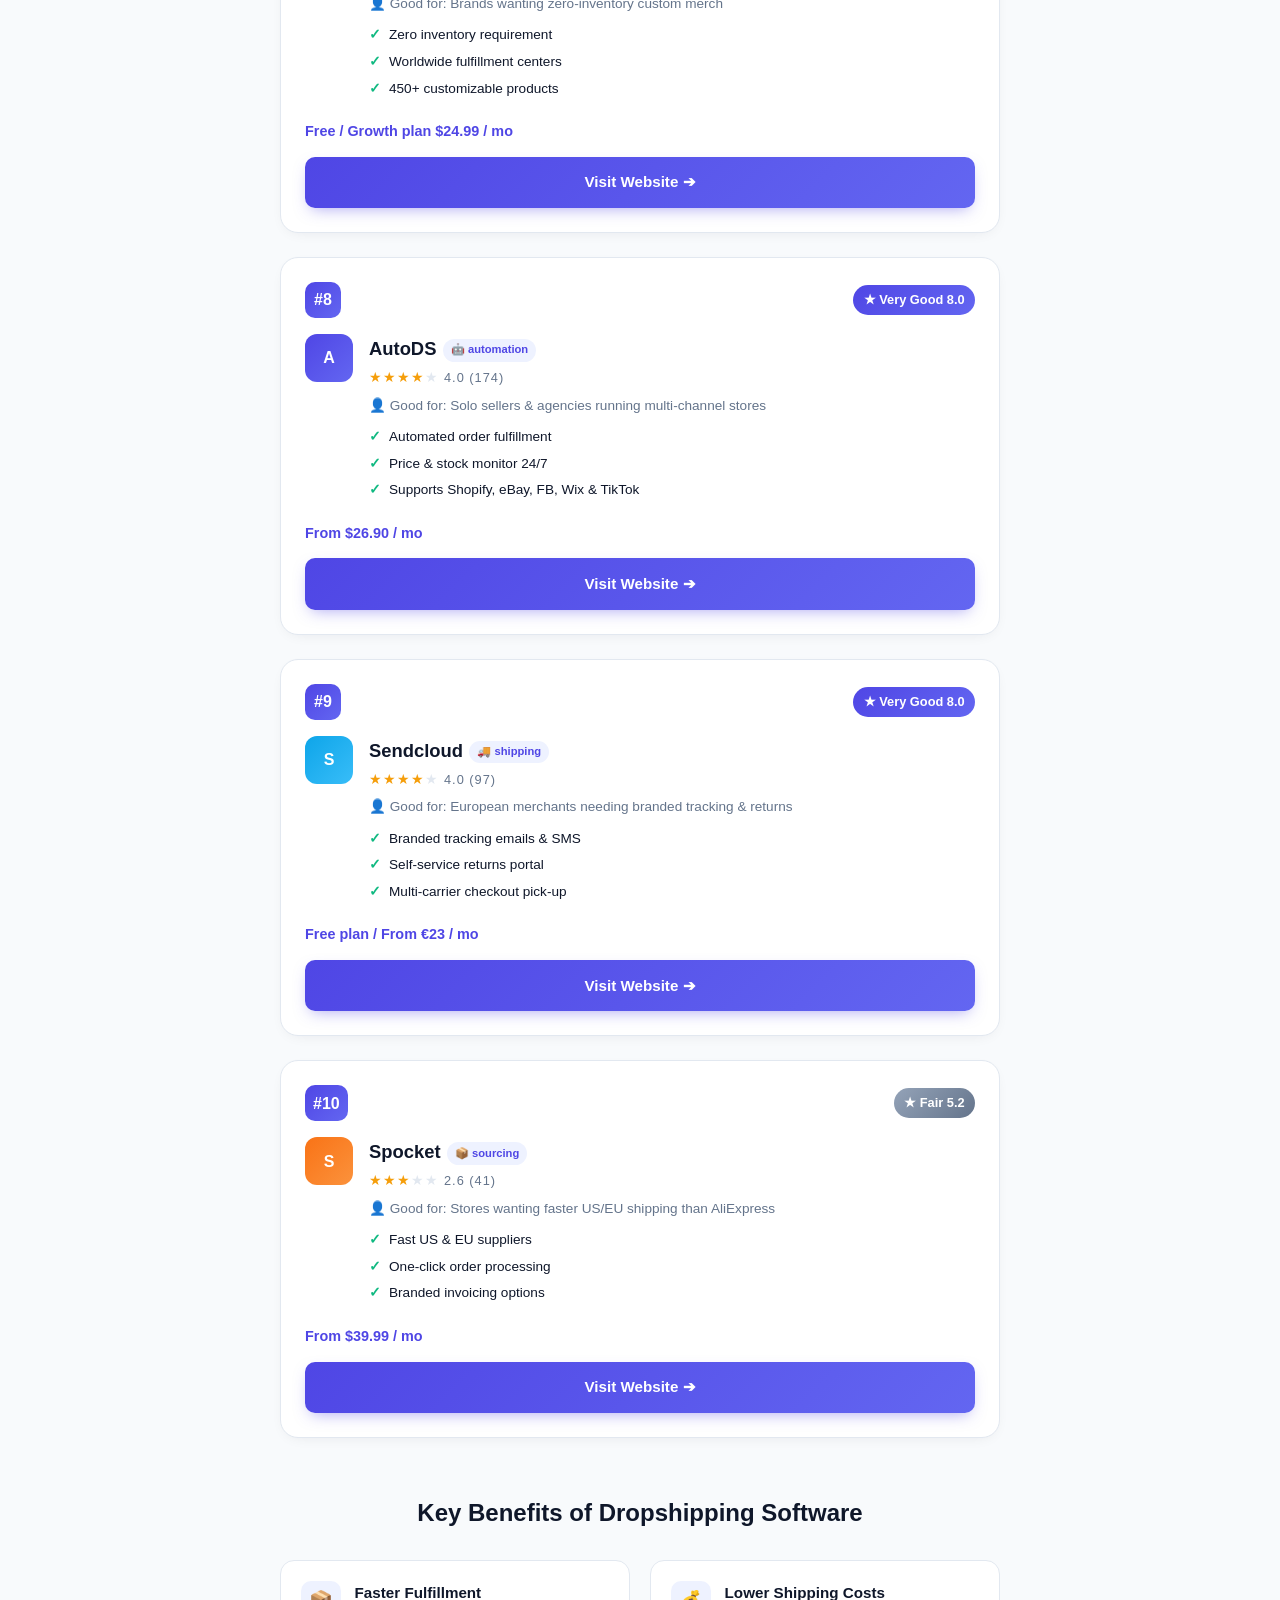
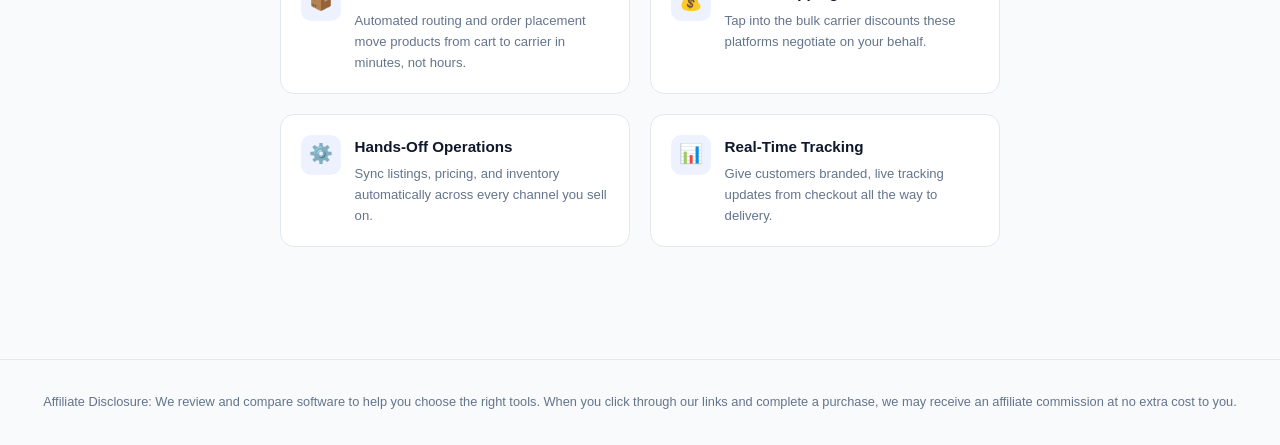
==== commit 95379c4f: "Redesign as a ranked listicle (#1-10 with score badges) Replaces the table+card-grid combo with a si" ====
--- a/index.html
+++ b/index.html
@@ -243,11 +243,13 @@
       font-size: clamp(1.3rem, 3.5vw, 1.6rem);
       margin-bottom: 0.35rem;
       font-weight: 800;
+      text-align: center;
     }
     .section-subtitle {
       color: var(--text-muted);
       font-size: 0.9rem;
-      margin-bottom: 1.5rem;
+      margin-bottom: 2rem;
+      text-align: center;
     }
     .rating-badge {
       display: inline-flex;
@@ -268,133 +270,197 @@
     .stars .dim {
       color: #e2e8f0;
     }
-    /* Comparison Grid (desktop only, see media query) */
-    .table-wrapper {
-      overflow-x: auto;
-      border: 1px solid var(--card-border);
-      border-radius: 14px;
-      background-color: var(--card-bg);
-      margin-bottom: 2.5rem;
-      box-shadow: 0 4px 14px -6px rgba(15, 23, 42, 0.08);
-    }
-    table {
-      width: 100%;
-      border-collapse: collapse;
-      text-align: left;
-      font-size: 0.9rem;
-    }
-    th, td {
-      padding: 1rem 1.25rem;
-      border-bottom: 1px solid var(--card-border);
-    }
-    th {
-      background-color: #f8fafc;
-      color: var(--text-muted);
-      font-weight: 700;
-      text-transform: uppercase;
-      font-size: 0.72rem;
-      letter-spacing: 0.06em;
-    }
-    tr:last-child td {
-      border-bottom: none;
-    }
-    tr:hover td {
-      background-color: #fafaff;
-    }
-    @media (max-width: 760px) {
-      .table-wrapper {
-        display: none;
-      }
-    }
-    /* Cards layout - primary comparison view on mobile */
-    .cards-grid {
-      display: grid;
-      grid-template-columns: repeat(auto-fill, minmax(280px, 1fr));
-      gap: 1.25rem;
-      margin-bottom: 3rem;
-    }
-    .card {
+
+    /* Ranked listicle */
+    .rank-list {
+      display: flex;
+      flex-direction: column;
+      gap: 1.5rem;
+      max-width: 720px;
+      margin: 0 auto 3.5rem;
+    }
+    .rank-card {
       position: relative;
       background-color: var(--card-bg);
       border: 1px solid var(--card-border);
-      border-radius: 16px;
+      border-radius: 18px;
       padding: 1.5rem;
-      display: flex;
-      flex-direction: column;
+      box-shadow: 0 4px 16px -8px rgba(15, 23, 42, 0.12);
+      transition: transform 0.18s ease, box-shadow 0.18s ease, border-color 0.18s ease;
+    }
+    .rank-card:hover {
+      transform: translateY(-3px);
+      box-shadow: 0 16px 30px -12px rgba(15, 23, 42, 0.2);
+    }
+    .rank-card.most-recommended {
+      border-color: var(--primary);
+      box-shadow: 0 0 0 2px rgba(79, 70, 229, 0.18);
+    }
+    .rec-ribbon {
+      position: absolute;
+      top: -0.7rem;
+      left: 1.5rem;
+      background: linear-gradient(135deg, var(--primary), #6366f1);
+      color: #fff;
+      font-size: 0.72rem;
+      font-weight: 800;
+      padding: 0.3rem 0.7rem;
+      border-radius: 999px;
+      box-shadow: 0 4px 10px -2px rgba(79, 70, 229, 0.5);
+    }
+    .rank-card-top {
+      display: flex;
       justify-content: space-between;
-      transition: transform 0.18s ease, box-shadow 0.18s ease, border-color 0.18s ease;
-    }
-    .card:hover {
-      transform: translateY(-4px);
-      box-shadow: 0 14px 28px -10px rgba(15, 23, 42, 0.18);
-    }
-    .card.top-rated {
-      border-color: var(--warm);
-      box-shadow: 0 0 0 2px rgba(249, 115, 22, 0.15);
-    }
-    .top-ribbon {
-      position: absolute;
-      top: -0.65rem;
-      left: 1.25rem;
-      background: linear-gradient(135deg, var(--warm), #fb923c);
+      align-items: center;
+      margin-bottom: 1rem;
+      gap: 0.75rem;
+      flex-wrap: wrap;
+    }
+    .rank-badge {
+      display: inline-flex;
+      align-items: center;
+      justify-content: center;
+      min-width: 2.25rem;
+      height: 2.25rem;
+      padding: 0 0.5rem;
+      background: linear-gradient(135deg, var(--primary), #6366f1);
       color: #fff;
+      font-weight: 800;
+      font-size: 1rem;
+      border-radius: 10px;
+    }
+    .score-pill {
+      display: inline-flex;
+      align-items: center;
+      gap: 0.3rem;
+      font-size: 0.8rem;
+      font-weight: 800;
+      color: #fff;
+      padding: 0.3rem 0.65rem;
+      border-radius: 999px;
+    }
+    .score-excellent { background: linear-gradient(135deg, var(--accent), #34d399); }
+    .score-very-good { background: linear-gradient(135deg, var(--primary), #6366f1); }
+    .score-good { background: linear-gradient(135deg, var(--warm), #fb923c); }
+    .score-fair { background: linear-gradient(135deg, #94a3b8, #64748b); }
+    .rank-card-body {
+      display: flex;
+      gap: 1rem;
+      margin-bottom: 1rem;
+    }
+    .rank-logo {
+      flex-shrink: 0;
+      width: 3rem;
+      height: 3rem;
+      border-radius: 12px;
+      display: flex;
+      align-items: center;
+      justify-content: center;
+      color: #fff;
+      font-weight: 800;
+      font-size: 1rem;
+    }
+    .rank-name {
+      font-size: 1.15rem;
+      font-weight: 800;
+      margin-bottom: 0.15rem;
+    }
+    .cat-tag {
+      display: inline-block;
       font-size: 0.7rem;
-      font-weight: 800;
-      padding: 0.25rem 0.6rem;
-      border-radius: 999px;
-      box-shadow: 0 4px 10px -2px rgba(249, 115, 22, 0.5);
-    }
-    .card-header {
-      display: flex;
-      justify-content: space-between;
-      align-items: flex-start;
-      margin-bottom: 0.5rem;
-      gap: 0.75rem;
-    }
-    .card-title {
-      font-size: 1.15rem;
-      font-weight: 800;
-      display: flex;
-      align-items: center;
-      gap: 0.4rem;
-    }
-    .card-category {
-      display: inline-block;
-      font-size: 0.72rem;
       font-weight: 700;
       color: var(--primary);
       background-color: #eef2ff;
-      padding: 0.2rem 0.55rem;
+      padding: 0.15rem 0.5rem;
       border-radius: 999px;
-      margin-bottom: 0.6rem;
-    }
-    .card-description {
+      margin-left: 0.4rem;
+      vertical-align: middle;
+    }
+    .good-for {
       color: var(--text-muted);
-      font-size: 0.9rem;
-      margin-bottom: 1rem;
-      min-height: 55px;
-    }
-    .card-features {
+      font-size: 0.85rem;
+      margin: 0.35rem 0 0.6rem;
+    }
+    .rank-features {
       list-style: none;
-      margin-bottom: 1.25rem;
       font-size: 0.85rem;
     }
-    .card-features li {
-      margin-bottom: 0.4rem;
+    .rank-features li {
+      margin-bottom: 0.3rem;
       display: flex;
       align-items: center;
       gap: 0.5rem;
     }
-    .card-features li::before {
+    .rank-features li::before {
       content: "✓";
       color: var(--accent);
       font-weight: bold;
     }
-    .card-pricing {
-      margin-bottom: 1rem;
+    .rank-pricing {
       font-size: 0.9rem;
       font-weight: 700;
       color: var(--primary);
+      margin-bottom: 0.85rem;
+    }
+    .btn-visit {
+      background: linear-gradient(135deg, var(--primary), #6366f1);
+      color: #fff;
+      font-weight: 700;
+      width: 100%;
+      box-shadow: 0 6px 16px -6px rgba(79, 70, 229, 0.5);
+    }
+    .btn-visit:hover {
+      transform: translateY(-2px);
+      box-shadow: 0 10px 20px -6px rgba(79, 70, 229, 0.55);
+    }
+
+    /* Key Benefits */
+    .benefits-title {
+      text-align: center;
+      font-size: clamp(1.2rem, 3vw, 1.5rem);
+      font-weight: 800;
+      margin-bottom: 1.75rem;
+    }
+    .benefits-grid {
+      display: grid;
+      grid-template-columns: 1fr;
+      gap: 1.25rem;
+      max-width: 720px;
+      margin: 0 auto 3rem;
+    }
+    @media (min-width: 640px) {
+      .benefits-grid {
+        grid-template-columns: 1fr 1fr;
+      }
+    }
+    .benefit {
+      display: flex;
+      gap: 0.85rem;
+      align-items: flex-start;
+      background-color: var(--card-bg);
+      border: 1px solid var(--card-border);
+      border-radius: 14px;
+      padding: 1.25rem;
+    }
+    .benefit-icon {
+      flex-shrink: 0;
+      width: 2.5rem;
+      height: 2.5rem;
+      display: flex;
+      align-items: center;
+      justify-content: center;
+      font-size: 1.2rem;
+      background: #eef2ff;
+      border-radius: 10px;
+    }
+    .benefit h4 {
+      font-size: 0.95rem;
+      font-weight: 800;
+      margin-bottom: 0.25rem;
+    }
+    .benefit p {
+      color: var(--text-muted);
+      font-size: 0.82rem;
     }
     footer {
       border-top: 1px solid var(--card-border);
@@ -446,30 +512,45 @@
       </div>
     </section>
 
-    <!-- Comparative Grid Section -->
+    <!-- Ranked Listicle Section -->
     <section id="featured-grid">
       <h2 class="section-title" id="section-heading">Compare the Top Picks</h2>
-      <p class="section-subtitle">Ranked by verified Capterra reviews. Tap any tool below for full details.</p>
-
-      <div class="table-wrapper">
-        <table>
-          <thead>
-            <tr>
-              <th>Software</th>
-              <th>Capterra Rating</th>
-              <th>Key Strengths &amp; Functionality</th>
-              <th>Starting Price</th>
-              <th>Action</th>
-            </tr>
-          </thead>
-          <tbody id="comparison-table-body">
-            <!-- Dynamically populated -->
-          </tbody>
-        </table>
+      <p class="section-subtitle">Ranked by verified Capterra reviews.</p>
+
+      <div class="rank-list" id="rank-list">
+        <!-- Dynamically populated -->
       </div>
 
-      <div class="cards-grid" id="cards-container">
-        <!-- Dynamically populated -->
+      <h2 class="benefits-title">Key Benefits of Dropshipping Software</h2>
+      <div class="benefits-grid">
+        <div class="benefit">
+          <div class="benefit-icon">📦</div>
+          <div>
+            <h4>Faster Fulfillment</h4>
+            <p>Automated routing and order placement move products from cart to carrier in minutes, not hours.</p>
+          </div>
+        </div>
+        <div class="benefit">
+          <div class="benefit-icon">💰</div>
+          <div>
+            <h4>Lower Shipping Costs</h4>
+            <p>Tap into the bulk carrier discounts these platforms negotiate on your behalf.</p>
+          </div>
+        </div>
+        <div class="benefit">
+          <div class="benefit-icon">⚙️</div>
+          <div>
+            <h4>Hands-Off Operations</h4>
+            <p>Sync listings, pricing, and inventory automatically across every channel you sell on.</p>
+          </div>
+        </div>
+        <div class="benefit">
+          <div class="benefit-icon">📊</div>
+          <div>
+            <h4>Real-Time Tracking</h4>
+            <p>Give customers branded, live tracking updates from checkout all the way to delivery.</p>
+          </div>
+        </div>
       </div>
     </section>
   </main>
@@ -487,6 +568,7 @@
         category: "automation",
         rating: 4.0,
         reviews: 174,
+        goodFor: "Solo sellers & agencies running multi-channel stores",
         features: ["Automated order fulfillment", "Price & stock monitor 24/7", "Supports Shopify, eBay, FB, Wix & TikTok"],
         pricing: "From $26.90 / mo",
         description: "Comprehensive automation software handling product research, cross-platform listings, and auto-orders.",
@@ -499,6 +581,7 @@
         category: "automation",
         rating: 4.7,
         reviews: 40,
+        goodFor: "Sellers who want sourcing and automation bundled together",
         features: ["80+ integrated supplier connections", "Multi-marketplace synchronizer", "Automated repricing algorithms"],
         pricing: "Free plan / From £19 / mo",
         description: "Multi-channel dropshipping automation platform engineered for scaling stores without manual inventory tracking.",
@@ -511,6 +594,7 @@
         category: "sourcing",
         rating: 2.6,
         reviews: 41,
+        goodFor: "Stores wanting faster US/EU shipping than AliExpress",
         features: ["Fast US & EU suppliers", "One-click order processing", "Branded invoicing options"],
         pricing: "From $39.99 / mo",
         description: "Curated supplier marketplace focused on domestic US and EU shipping times to reduce customer wait periods.",
@@ -523,6 +607,7 @@
         category: "sourcing",
         rating: 4.7,
         reviews: 19,
+        goodFor: "AliExpress-based stores needing bulk order processing",
         features: ["Official AliExpress partner", "Bulk order placement in seconds", "Supplier optimizer tool"],
         pricing: "Free plan / From $19.90 / mo",
         description: "High-speed AliExpress supplier integration tool enabling multi-store management and supplier switching.",
@@ -535,6 +620,7 @@
         category: "sourcing",
         rating: 4.6,
         reviews: 48,
+        goodFor: "US-focused stores wanting pre-stocked, fast-shipping inventory",
         features: ["1-3 day US delivery speeds", "California fulfillment facility", "Done-for-you marketing assets"],
         pricing: "From $39 / mo",
         description: "Turnkey dropshipping ecosystem providing products pre-stocked in US warehouses with rapid domestic shipping.",
@@ -547,6 +633,7 @@
         category: "shipping",
         rating: 4.8,
         reviews: 827,
+        goodFor: "High-volume sellers wanting the best carrier rates",
         features: ["Deep USPS & UPS discounts", "Automated tracking updates", "No monthly fee starter tier"],
         pricing: "Free to start / Pro from $10 / mo",
         description: "Multi-carrier shipping powerhouse trusted by 300,000+ merchants for label generation and rate shopping.",
@@ -559,6 +646,7 @@
         category: "shipping",
         rating: 4.4,
         reviews: 288,
+        goodFor: "International sellers shipping cross-border",
         features: ["250+ global courier integrations", "Dynamic tax & duty checkout", "Global fulfillment sync"],
         pricing: "Free tier / From $29 / mo",
         description: "End-to-end international shipping management platform built to scale cross-border commerce seamlessly.",
@@ -571,6 +659,7 @@
         category: "shipping",
         rating: 4.0,
         reviews: 97,
+        goodFor: "European merchants needing branded tracking & returns",
         features: ["Branded tracking emails & SMS", "Self-service returns portal", "Multi-carrier checkout pick-up"],
         pricing: "Free plan / From €23 / mo",
         description: "All-in-one European and global shipping platform built to optimize shipping, tracking, and returns.",
@@ -583,6 +672,7 @@
         category: "shipping",
         rating: 4.7,
         reviews: 59,
+        goodFor: "High-volume operations needing carrier rate shopping at scale",
         features: ["Side-by-side carrier rate shopping", "Automated label rules", "Omnichannel order importing"],
         pricing: "From $29.95 / mo",
         description: "High-volume multi-carrier desktop and cloud shipping engine built for rapid order processing.",
@@ -595,6 +685,7 @@
         category: "print-on-demand",
         rating: 4.2,
         reviews: 77,
+        goodFor: "Brands wanting zero-inventory custom merch",
         features: ["Zero inventory requirement", "Worldwide fulfillment centers", "450+ customizable products"],
         pricing: "Free / Growth plan $24.99 / mo",
         description: "Industry-standard print-on-demand supplier fulfilling apparel, accessories, and home goods automatically.",
@@ -658,12 +749,33 @@
       return out;
     }
 
+    // Score out of 10, derived directly from the verified Capterra star rating
+    function scoreInfo(rating) {
+      const score = rating * 2;
+      let tier = "Fair", cls = "score-fair";
+      if (score >= 8.5) { tier = "Excellent"; cls = "score-excellent"; }
+      else if (score >= 7) { tier = "Very Good"; cls = "score-very-good"; }
+      else if (score >= 5.5) { tier = "Good"; cls = "score-good"; }
+      return { score, tier, cls };
+    }
+
+    function initials(name) {
+      return name.split(" ").map(w => w[0]).join("").slice(0, 2).toUpperCase();
+    }
+
+    const logoColors = {
+      automation: "linear-gradient(135deg, #4f46e5, #6366f1)",
+      sourcing: "linear-gradient(135deg, #f97316, #fb923c)",
+      shipping: "linear-gradient(135deg, #0ea5e9, #38bdf8)",
+      "print-on-demand": "linear-gradient(135deg, #db2777, #f472b6)"
+    };
+
     function renderContent(catKey) {
       const meta = categoryMeta[catKey] || categoryMeta.all;
-      const filtered = catKey === 'all'
-        ? products
-        : products.filter(p => p.category === catKey);
-      const topRatedId = filtered.reduce((best, p) => (!best || p.rating > best.rating) ? p : best, null)?.id;
+      const filtered = (catKey === 'all'
+        ? [...products]
+        : products.filter(p => p.category === catKey)
+      ).sort((a, b) => b.rating - a.rating);
 
       // Update Hero Elements
       document.getElementById('hero-title').innerText = meta.title;
@@ -675,52 +787,38 @@
         ? "Compare the Top 10 Picks"
         : `Compare the Top /${catKey} Picks`;
 
-      // Render Comparison Table Rows
-      const tbody = document.getElementById('comparison-table-body');
-      tbody.innerHTML = filtered.map(p => `
-        <tr>
-          <td>
-            <strong>${p.name}</strong>
-            <div style="color: var(--text-muted); font-size: 0.8rem;">${categoryIcons[p.category] || ''} ${p.category}</div>
-          </td>
-          <td>
-            <span class="rating-badge">★ ${p.rating.toFixed(1)}</span>
-            <span style="color: var(--text-muted); font-size: 0.8rem;"> (${p.reviews})</span>
-          </td>
-          <td>${p.features.join(" • ")}</td>
-          <td style="color: var(--primary); font-weight: 700;">${p.pricing}</td>
-          <td>
-            <a href="${p.affiliateUrl}" target="_blank" rel="noopener sponsored" class="btn btn-affiliate" style="padding: 0.5rem 1rem; font-size: 0.85rem;">
-              Click to Purchase ➔
-            </a>
-          </td>
-        </tr>
-      `).join('');
-
-      // Render Cards Grid
-      const cardsContainer = document.getElementById('cards-container');
-      cardsContainer.innerHTML = filtered.map(p => `
-        <div class="card ${p.id === topRatedId ? 'top-rated' : ''}">
-          ${p.id === topRatedId ? '<div class="top-ribbon">🏆 Top Rated</div>' : ''}
-          <div>
-            <div class="card-category">${categoryIcons[p.category] || ''} ${p.category}</div>
-            <div class="card-header">
-              <h4 class="card-title">${p.name}</h4>
+      // Render Ranked List
+      const rankList = document.getElementById('rank-list');
+      rankList.innerHTML = filtered.map((p, i) => {
+        const rank = i + 1;
+        const { score, tier, cls } = scoreInfo(p.rating);
+        return `
+        <div class="rank-card ${rank === 1 ? 'most-recommended' : ''}">
+          ${rank === 1 ? '<div class="rec-ribbon">⭐ Most Recommended</div>' : ''}
+          <div class="rank-card-top">
+            <div class="rank-badge">#${rank}</div>
+            <div style="display:flex; align-items:center; gap:0.6rem;">
+              <span class="score-pill ${cls}">★ ${tier} ${score.toFixed(1)}</span>
             </div>
-            <div class="stars" style="margin-bottom: 0.5rem;">${starString(p.rating)} <span style="color: var(--text-muted); font-size: 0.8rem;">${p.rating.toFixed(1)} (${p.reviews})</span></div>
-            <p class="card-description">${p.description}</p>
-            <ul class="card-features">
-              ${p.features.map(f => `<li>${f}</li>`).join('')}
-            </ul>
           </div>
-          <div>
-            <div class="card-pricing">${p.pricing}</div>
-            <a href="${p.affiliateUrl}" target="_blank" rel="noopener sponsored" class="btn btn-affiliate">
-              Purchase on Official Site ➔
-            </a>
+          <div class="rank-card-body">
+            <div class="rank-logo" style="background:${logoColors[p.category] || 'var(--primary)'}">${initials(p.name)}</div>
+            <div>
+              <div class="rank-name">${p.name}<span class="cat-tag">${categoryIcons[p.category] || ''} ${p.category}</span></div>
+              <div class="stars">${starString(p.rating)} <span style="color: var(--text-muted); font-size: 0.8rem;">${p.rating.toFixed(1)} (${p.reviews})</span></div>
+              <p class="good-for">👤 Good for: ${p.goodFor}</p>
+              <ul class="rank-features">
+                ${p.features.map(f => `<li>${f}</li>`).join('')}
+              </ul>
+            </div>
           </div>
+          <div class="rank-pricing">${p.pricing}</div>
+          <a href="${p.affiliateUrl}" target="_blank" rel="noopener sponsored" class="btn btn-visit">
+            Visit Website ➔
+          </a>
         </div>
-      `).join('');
+      `;
+      }).join('');
 
       // Update Navigation Active State
       const navLinks = document.querySelectorAll('#category-nav a');
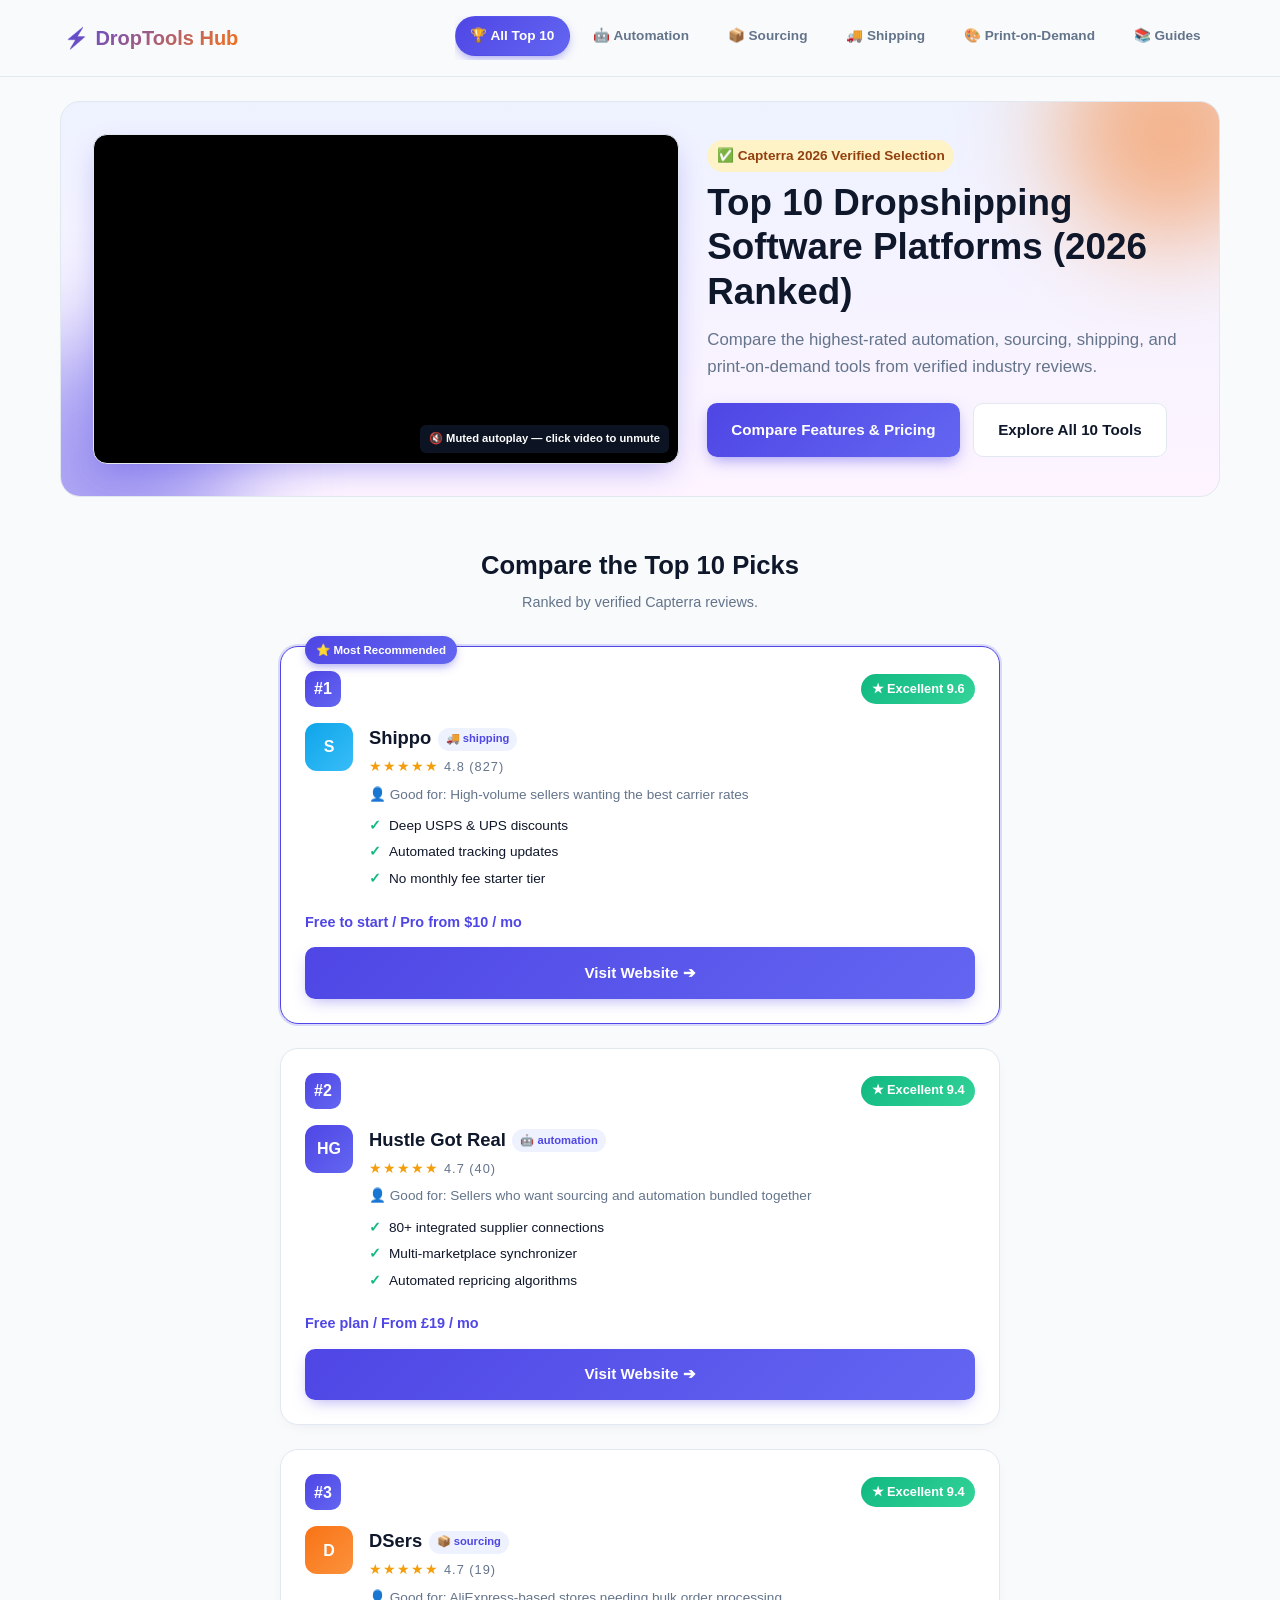
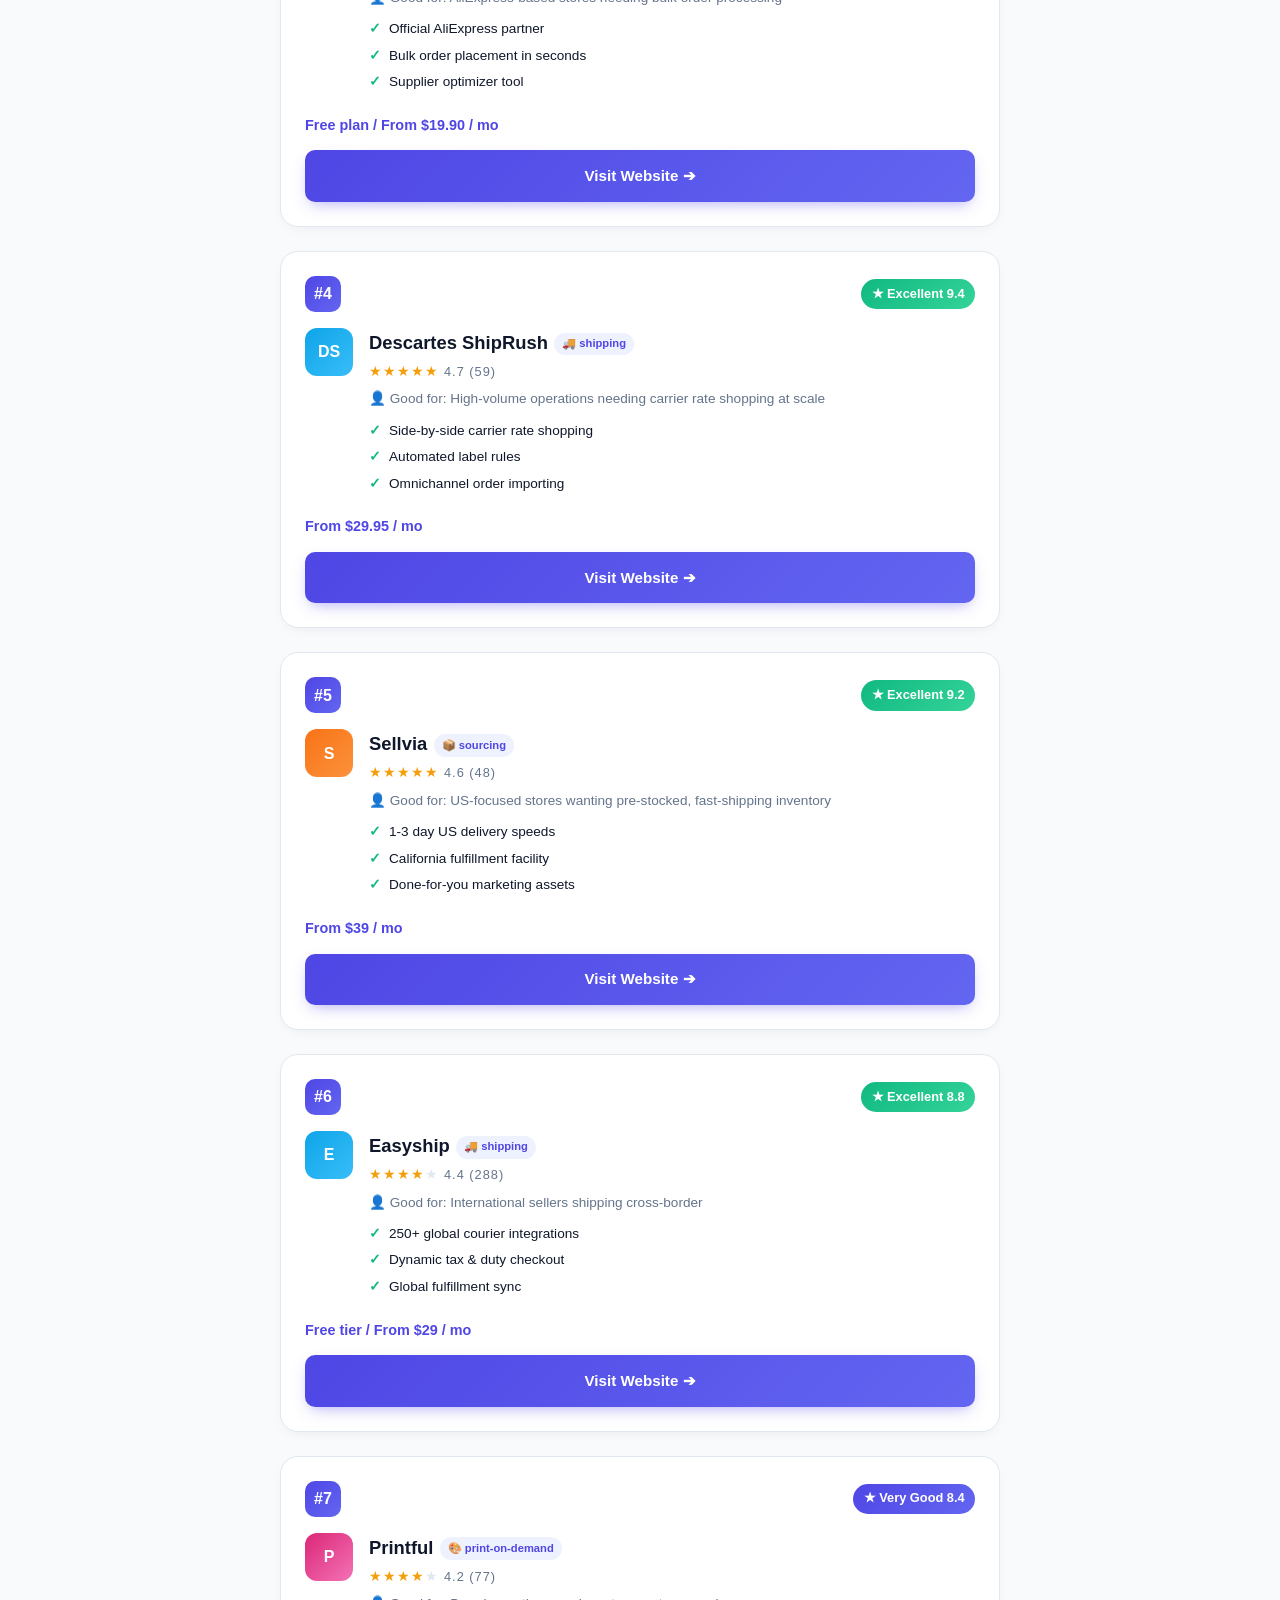
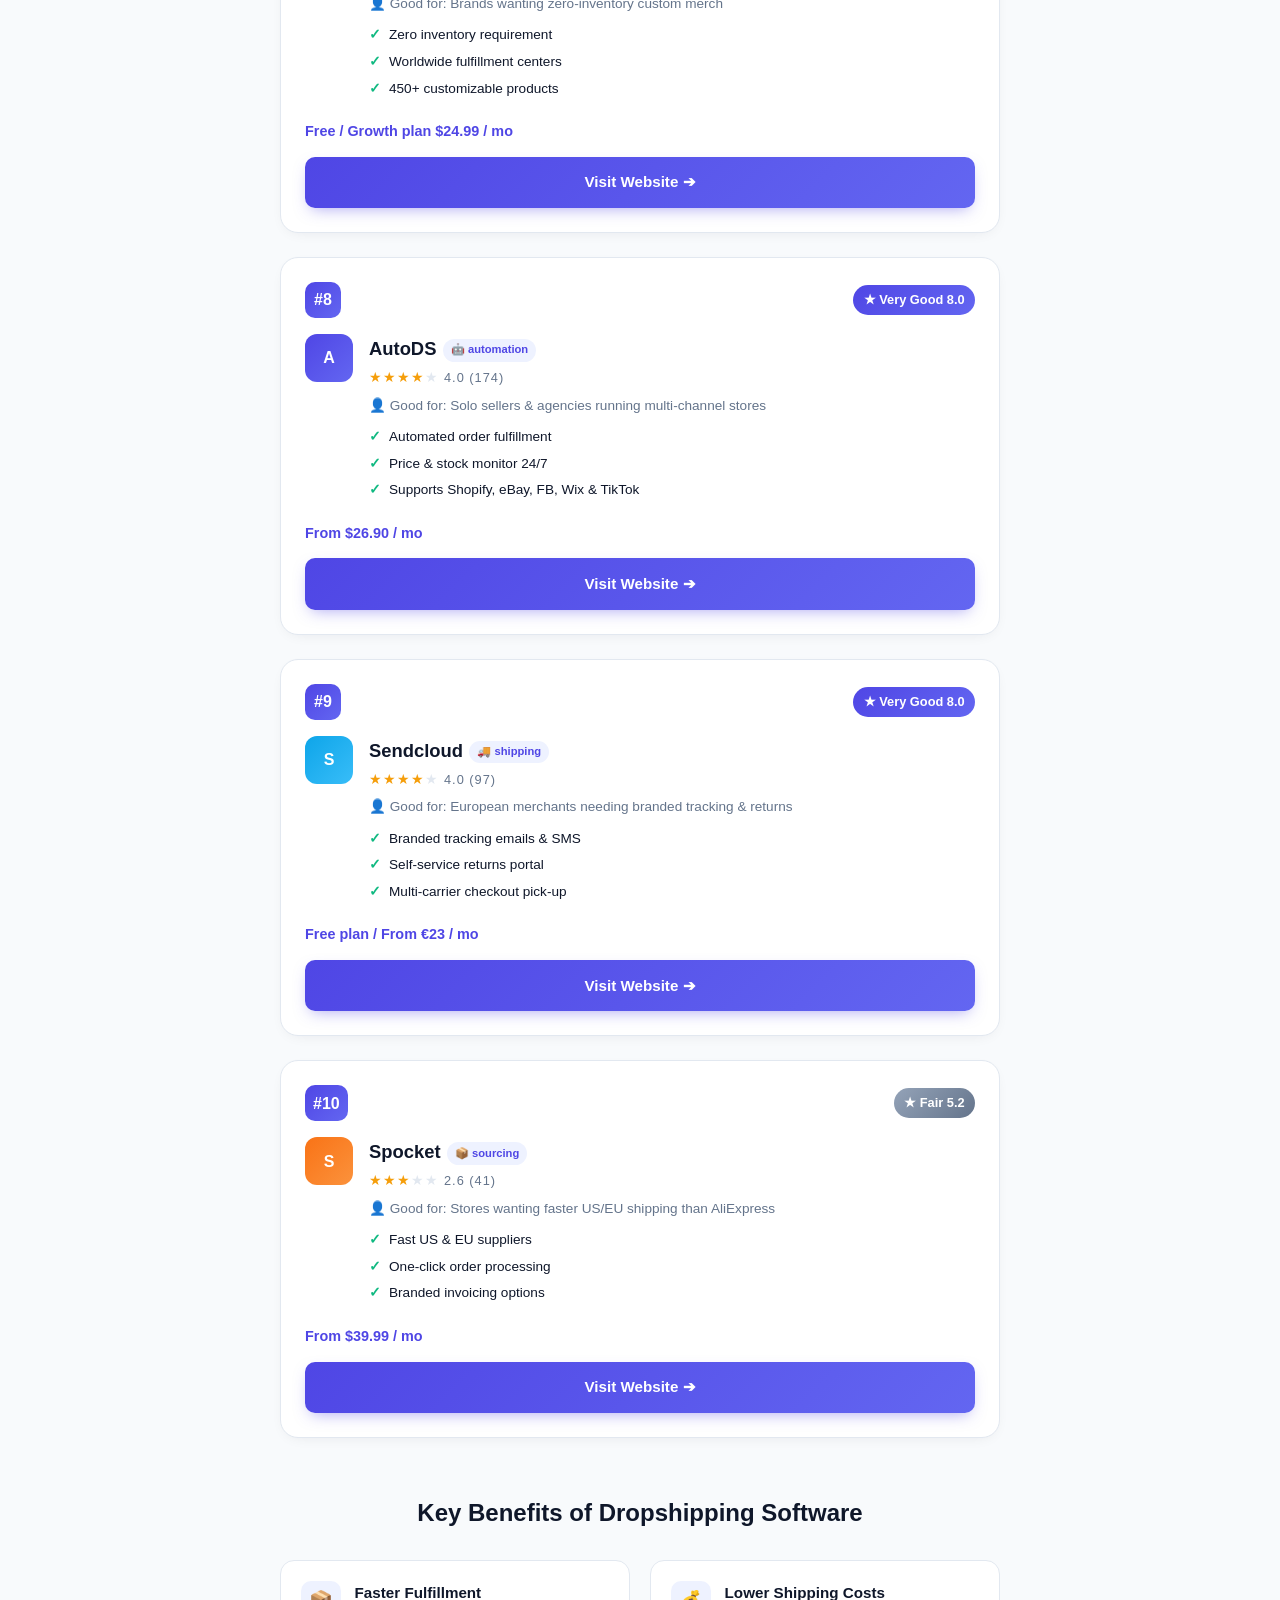
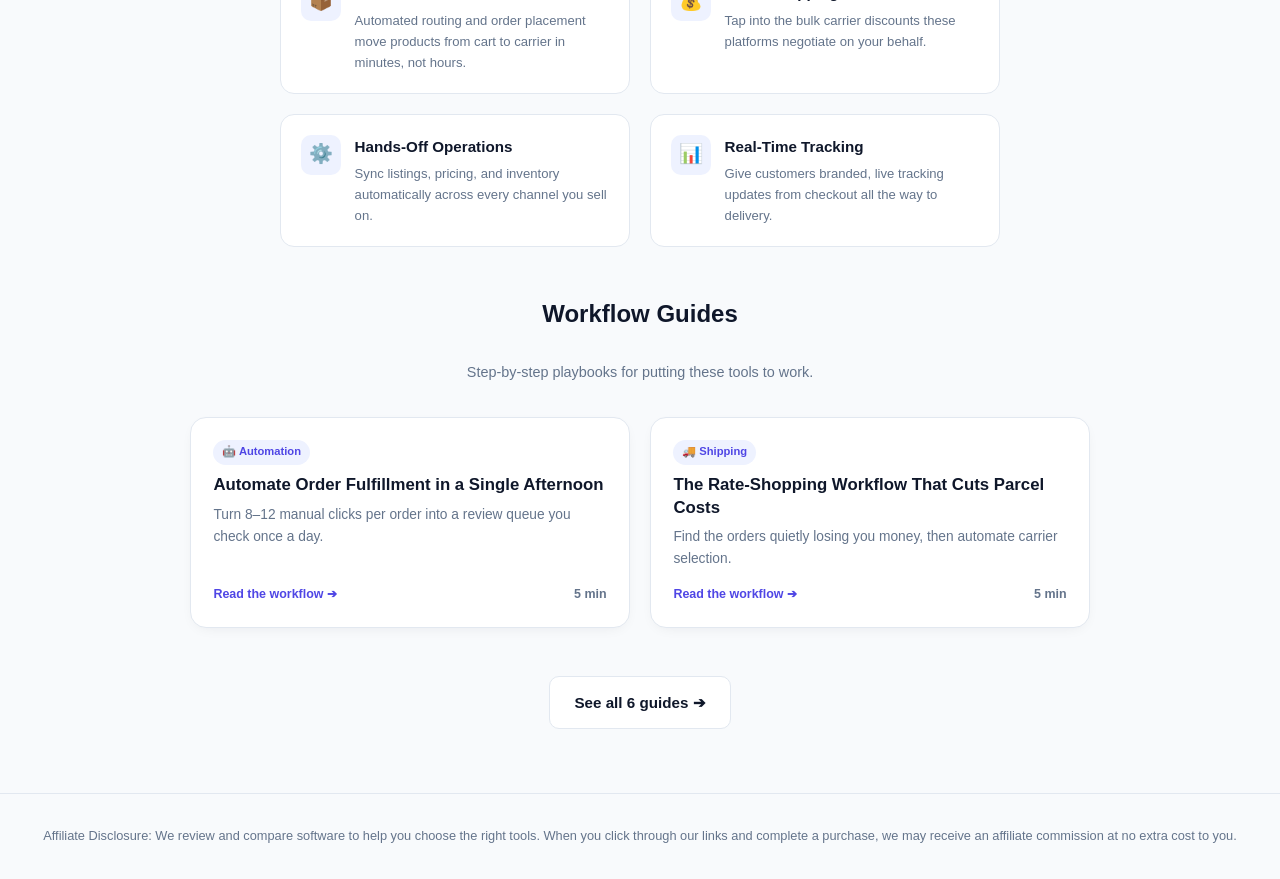
==== commit 9df92649: "Add guides section, sitemap, and shared stylesheet Adds six workflow guides, each walking through a " ====
--- a/index.html
+++ b/index.html
@@ -6,470 +6,7 @@
   <title>DropTools Hub - Top Rated Dropshipping & Logistics Software</title>
   <link rel="icon" href="data:image/svg+xml,<svg xmlns=%22http://www.w3.org/2000/svg%22 viewBox=%220 0 100 100%22><text y=%22.9em%22 font-size=%2290%22>⚡</text></svg>" />
   <script defer src="/_vercel/insights/script.js"></script>
-  <style>
-    :root {
-      --primary: #4f46e5;
-      --primary-dark: #4338ca;
-      --accent: #10b981;
-      --accent-dark: #059669;
-      --warm: #f97316;
-      --star: #f59e0b;
-      --bg: #f8fafc;
-      --card-bg: #ffffff;
-      --card-border: #e2e8f0;
-      --text: #0f172a;
-      --text-muted: #64748b;
-    }
-    * {
-      box-sizing: border-box;
-      margin: 0;
-      padding: 0;
-      font-family: -apple-system, BlinkMacSystemFont, "Segoe UI", Roboto, Oxygen, Ubuntu, Cantarell, sans-serif;
-    }
-    html {
-      -webkit-text-size-adjust: 100%;
-    }
-    body {
-      background-color: var(--bg);
-      color: var(--text);
-      line-height: 1.6;
-      overflow-x: hidden;
-    }
-    header {
-      border-bottom: 1px solid var(--card-border);
-      position: sticky;
-      top: 0;
-      background-color: rgba(248, 250, 252, 0.9);
-      backdrop-filter: blur(8px);
-      z-index: 100;
-    }
-    .nav-container {
-      max-width: 1200px;
-      margin: 0 auto;
-      padding: 1rem 1.5rem;
-      display: flex;
-      justify-content: space-between;
-      align-items: center;
-      flex-wrap: wrap;
-      gap: 1rem;
-    }
-    .logo {
-      font-size: 1.25rem;
-      font-weight: 800;
-      background: linear-gradient(135deg, var(--primary), var(--warm));
-      -webkit-background-clip: text;
-      background-clip: text;
-      color: transparent;
-      text-decoration: none;
-      display: flex;
-      align-items: center;
-      gap: 0.4rem;
-      white-space: nowrap;
-    }
-    .logo span {
-      -webkit-text-fill-color: initial;
-    }
-    nav {
-      display: flex;
-      gap: 0.5rem;
-      overflow-x: auto;
-      padding-bottom: 0.25rem;
-      scrollbar-width: none;
-    }
-    nav::-webkit-scrollbar {
-      display: none;
-    }
-    nav a {
-      color: var(--text-muted);
-      text-decoration: none;
-      padding: 0.5rem 0.9rem;
-      border-radius: 999px;
-      font-size: 0.85rem;
-      font-weight: 600;
-      transition: all 0.2s ease;
-      white-space: nowrap;
-      border: 1px solid transparent;
-    }
-    nav a:hover {
-      color: var(--text);
-      background-color: #eef2ff;
-    }
-    nav a.active {
-      color: #fff;
-      background: linear-gradient(135deg, var(--primary), #6366f1);
-      box-shadow: 0 4px 10px -2px rgba(79, 70, 229, 0.5);
-    }
-    main {
-      max-width: 1200px;
-      margin: 0 auto;
-      padding: 1.5rem 1.25rem 4rem;
-    }
-    .hero {
-      position: relative;
-      display: grid;
-      grid-template-columns: 1fr;
-      gap: 1.75rem;
-      margin-bottom: 3rem;
-      background: linear-gradient(180deg, #eef2ff 0%, #fdf4ff 100%);
-      border: 1px solid var(--card-border);
-      border-radius: 20px;
-      padding: 1.5rem;
-      overflow: hidden;
-    }
-    .hero::before, .hero::after {
-      content: "";
-      position: absolute;
-      border-radius: 50%;
-      filter: blur(50px);
-      z-index: 0;
-      opacity: 0.5;
-      pointer-events: none;
-    }
-    .hero::before {
-      width: 220px;
-      height: 220px;
-      background: var(--warm);
-      top: -80px;
-      right: -60px;
-    }
-    .hero::after {
-      width: 260px;
-      height: 260px;
-      background: var(--primary);
-      bottom: -100px;
-      left: -80px;
-    }
-    .hero > * {
-      position: relative;
-      z-index: 1;
-    }
-    @media (min-width: 900px) {
-      .hero {
-        grid-template-columns: 1.1fr 0.9fr;
-        align-items: center;
-        padding: 2rem;
-      }
-    }
-    .video-container {
-      position: relative;
-      width: 100%;
-      aspect-ratio: 16 / 9;
-      border-radius: 14px;
-      overflow: hidden;
-      background-color: #000;
-      box-shadow: 0 12px 30px -8px rgba(79, 70, 229, 0.4);
-      border: 1px solid var(--card-border);
-    }
-    .video-container iframe {
-      width: 100%;
-      height: 100%;
-      border: none;
-    }
-    .mute-hint {
-      position: absolute;
-      bottom: 0.6rem;
-      right: 0.6rem;
-      background-color: rgba(15, 23, 42, 0.85);
-      color: #fff;
-      font-size: 0.7rem;
-      font-weight: 600;
-      padding: 0.3rem 0.55rem;
-      border-radius: 6px;
-      pointer-events: none;
-    }
-    .hero-content h1 {
-      font-size: clamp(1.6rem, 4.5vw, 2.3rem);
-      line-height: 1.2;
-      margin-bottom: 0.85rem;
-      font-weight: 800;
-    }
-    .hero-content p {
-      color: var(--text-muted);
-      font-size: clamp(0.9rem, 2vw, 1.05rem);
-      margin-bottom: 1.4rem;
-    }
-    .cta-group {
-      display: flex;
-      flex-wrap: wrap;
-      gap: 0.85rem;
-    }
-    .btn {
-      display: inline-flex;
-      align-items: center;
-      justify-content: center;
-      padding: 0.85rem 1.5rem;
-      font-size: 0.95rem;
-      font-weight: 700;
-      border-radius: 10px;
-      text-decoration: none;
-      transition: transform 0.15s ease, box-shadow 0.15s ease, background-color 0.15s ease;
-      cursor: pointer;
-    }
-    .btn-primary {
-      background: linear-gradient(135deg, var(--primary), #6366f1);
-      color: #fff;
-      box-shadow: 0 6px 16px -4px rgba(79, 70, 229, 0.55);
-    }
-    .btn-primary:hover {
-      transform: translateY(-2px);
-      box-shadow: 0 10px 20px -4px rgba(79, 70, 229, 0.6);
-    }
-    .btn-outline {
-      border: 1.5px solid var(--card-border);
-      color: var(--text);
-      background-color: #fff;
-    }
-    .btn-outline:hover {
-      background-color: #f1f5f9;
-      transform: translateY(-2px);
-    }
-    .btn-affiliate {
-      background: linear-gradient(135deg, var(--accent), #34d399);
-      color: #042f2e;
-      font-weight: 700;
-      width: 100%;
-    }
-    .btn-affiliate:hover {
-      background: linear-gradient(135deg, var(--accent-dark), var(--accent));
-      color: #fff;
-      transform: translateY(-2px);
-    }
-    @media (max-width: 640px) {
-      .cta-group .btn {
-        width: 100%;
-      }
-    }
-    .section-title {
-      font-size: clamp(1.3rem, 3.5vw, 1.6rem);
-      margin-bottom: 0.35rem;
-      font-weight: 800;
-      text-align: center;
-    }
-    .section-subtitle {
-      color: var(--text-muted);
-      font-size: 0.9rem;
-      margin-bottom: 2rem;
-      text-align: center;
-    }
-    .rating-badge {
-      display: inline-flex;
-      align-items: center;
-      gap: 0.3rem;
-      font-size: 0.85rem;
-      font-weight: 700;
-      color: #92400e;
-      background-color: #fef3c7;
-      padding: 0.3rem 0.6rem;
-      border-radius: 999px;
-    }
-    .stars {
-      color: var(--star);
-      letter-spacing: 1px;
-      font-size: 0.9rem;
-    }
-    .stars .dim {
-      color: #e2e8f0;
-    }
-
-    /* Ranked listicle */
-    .rank-list {
-      display: flex;
-      flex-direction: column;
-      gap: 1.5rem;
-      max-width: 720px;
-      margin: 0 auto 3.5rem;
-    }
-    .rank-card {
-      position: relative;
-      background-color: var(--card-bg);
-      border: 1px solid var(--card-border);
-      border-radius: 18px;
-      padding: 1.5rem;
-      box-shadow: 0 4px 16px -8px rgba(15, 23, 42, 0.12);
-      transition: transform 0.18s ease, box-shadow 0.18s ease, border-color 0.18s ease;
-    }
-    .rank-card:hover {
-      transform: translateY(-3px);
-      box-shadow: 0 16px 30px -12px rgba(15, 23, 42, 0.2);
-    }
-    .rank-card.most-recommended {
-      border-color: var(--primary);
-      box-shadow: 0 0 0 2px rgba(79, 70, 229, 0.18);
-    }
-    .rec-ribbon {
-      position: absolute;
-      top: -0.7rem;
-      left: 1.5rem;
-      background: linear-gradient(135deg, var(--primary), #6366f1);
-      color: #fff;
-      font-size: 0.72rem;
-      font-weight: 800;
-      padding: 0.3rem 0.7rem;
-      border-radius: 999px;
-      box-shadow: 0 4px 10px -2px rgba(79, 70, 229, 0.5);
-    }
-    .rank-card-top {
-      display: flex;
-      justify-content: space-between;
-      align-items: center;
-      margin-bottom: 1rem;
-      gap: 0.75rem;
-      flex-wrap: wrap;
-    }
-    .rank-badge {
-      display: inline-flex;
-      align-items: center;
-      justify-content: center;
-      min-width: 2.25rem;
-      height: 2.25rem;
-      padding: 0 0.5rem;
-      background: linear-gradient(135deg, var(--primary), #6366f1);
-      color: #fff;
-      font-weight: 800;
-      font-size: 1rem;
-      border-radius: 10px;
-    }
-    .score-pill {
-      display: inline-flex;
-      align-items: center;
-      gap: 0.3rem;
-      font-size: 0.8rem;
-      font-weight: 800;
-      color: #fff;
-      padding: 0.3rem 0.65rem;
-      border-radius: 999px;
-    }
-    .score-excellent { background: linear-gradient(135deg, var(--accent), #34d399); }
-    .score-very-good { background: linear-gradient(135deg, var(--primary), #6366f1); }
-    .score-good { background: linear-gradient(135deg, var(--warm), #fb923c); }
-    .score-fair { background: linear-gradient(135deg, #94a3b8, #64748b); }
-    .rank-card-body {
-      display: flex;
-      gap: 1rem;
-      margin-bottom: 1rem;
-    }
-    .rank-logo {
-      flex-shrink: 0;
-      width: 3rem;
-      height: 3rem;
-      border-radius: 12px;
-      display: flex;
-      align-items: center;
-      justify-content: center;
-      color: #fff;
-      font-weight: 800;
-      font-size: 1rem;
-    }
-    .rank-name {
-      font-size: 1.15rem;
-      font-weight: 800;
-      margin-bottom: 0.15rem;
-    }
-    .cat-tag {
-      display: inline-block;
-      font-size: 0.7rem;
-      font-weight: 700;
-      color: var(--primary);
-      background-color: #eef2ff;
-      padding: 0.15rem 0.5rem;
-      border-radius: 999px;
-      margin-left: 0.4rem;
-      vertical-align: middle;
-    }
-    .good-for {
-      color: var(--text-muted);
-      font-size: 0.85rem;
-      margin: 0.35rem 0 0.6rem;
-    }
-    .rank-features {
-      list-style: none;
-      font-size: 0.85rem;
-    }
-    .rank-features li {
-      margin-bottom: 0.3rem;
-      display: flex;
-      align-items: center;
-      gap: 0.5rem;
-    }
-    .rank-features li::before {
-      content: "✓";
-      color: var(--accent);
-      font-weight: bold;
-    }
-    .rank-pricing {
-      font-size: 0.9rem;
-      font-weight: 700;
-      color: var(--primary);
-      margin-bottom: 0.85rem;
-    }
-    .btn-visit {
-      background: linear-gradient(135deg, var(--primary), #6366f1);
-      color: #fff;
-      font-weight: 700;
-      width: 100%;
-      box-shadow: 0 6px 16px -6px rgba(79, 70, 229, 0.5);
-    }
-    .btn-visit:hover {
-      transform: translateY(-2px);
-      box-shadow: 0 10px 20px -6px rgba(79, 70, 229, 0.55);
-    }
-
-    /* Key Benefits */
-    .benefits-title {
-      text-align: center;
-      font-size: clamp(1.2rem, 3vw, 1.5rem);
-      font-weight: 800;
-      margin-bottom: 1.75rem;
-    }
-    .benefits-grid {
-      display: grid;
-      grid-template-columns: 1fr;
-      gap: 1.25rem;
-      max-width: 720px;
-      margin: 0 auto 3rem;
-    }
-    @media (min-width: 640px) {
-      .benefits-grid {
-        grid-template-columns: 1fr 1fr;
-      }
-    }
-    .benefit {
-      display: flex;
-      gap: 0.85rem;
-      align-items: flex-start;
-      background-color: var(--card-bg);
-      border: 1px solid var(--card-border);
-      border-radius: 14px;
-      padding: 1.25rem;
-    }
-    .benefit-icon {
-      flex-shrink: 0;
-      width: 2.5rem;
-      height: 2.5rem;
-      display: flex;
-      align-items: center;
-      justify-content: center;
-      font-size: 1.2rem;
-      background: #eef2ff;
-      border-radius: 10px;
-    }
-    .benefit h4 {
-      font-size: 0.95rem;
-      font-weight: 800;
-      margin-bottom: 0.25rem;
-    }
-    .benefit p {
-      color: var(--text-muted);
-      font-size: 0.82rem;
-    }
-    footer {
-      border-top: 1px solid var(--card-border);
-      padding: 2rem 1.5rem;
-      text-align: center;
-      font-size: 0.8rem;
-      color: var(--text-muted);
-    }
-  </style>
+  <link rel="stylesheet" href="/assets/site.css" />
 </head>
 <body>
 
@@ -484,6 +21,7 @@
         <a href="#sourcing" onclick="navigate('sourcing')">📦 Sourcing</a>
         <a href="#shipping" onclick="navigate('shipping')">🚚 Shipping</a>
         <a href="#print-on-demand" onclick="navigate('print-on-demand')">🎨 Print-on-Demand</a>
+        <a href="/articles/index.html">📚 Guides</a>
       </nav>
     </div>
   </header>
@@ -552,6 +90,30 @@
           </div>
         </div>
       </div>
+
+      <h2 class="benefits-title">Workflow Guides</h2>
+      <p class="section-subtitle">Step-by-step playbooks for putting these tools to work.</p>
+      <div class="article-grid">
+        <a class="article-card" href="/articles/automate-order-fulfillment.html">
+          <span class="article-tag">🤖 Automation</span>
+          <h2>Automate Order Fulfillment in a Single Afternoon</h2>
+          <p>Turn 8–12 manual clicks per order into a review queue you check once a day.</p>
+          <div class="article-card-footer">
+            <span>Read the workflow ➔</span>
+            <span class="read-time">5 min</span>
+          </div>
+        </a>
+        <a class="article-card" href="/articles/cut-shipping-costs-rate-shopping.html">
+          <span class="article-tag">🚚 Shipping</span>
+          <h2>The Rate-Shopping Workflow That Cuts Parcel Costs</h2>
+          <p>Find the orders quietly losing you money, then automate carrier selection.</p>
+          <div class="article-card-footer">
+            <span>Read the workflow ➔</span>
+            <span class="read-time">5 min</span>
+          </div>
+        </a>
+      </div>
+      <p style="text-align: center;"><a href="/articles/index.html" class="btn btn-outline">See all 6 guides ➔</a></p>
     </section>
   </main>
 
--- a/assets/site.css
+++ b/assets/site.css
@@ -0,0 +1,703 @@
+:root {
+  --primary: #4f46e5;
+  --primary-dark: #4338ca;
+  --accent: #10b981;
+  --accent-dark: #059669;
+  --warm: #f97316;
+  --star: #f59e0b;
+  --bg: #f8fafc;
+  --card-bg: #ffffff;
+  --card-border: #e2e8f0;
+  --text: #0f172a;
+  --text-muted: #64748b;
+}
+* {
+  box-sizing: border-box;
+  margin: 0;
+  padding: 0;
+  font-family: -apple-system, BlinkMacSystemFont, "Segoe UI", Roboto, Oxygen, Ubuntu, Cantarell, sans-serif;
+}
+html {
+  -webkit-text-size-adjust: 100%;
+}
+body {
+  background-color: var(--bg);
+  color: var(--text);
+  line-height: 1.6;
+  overflow-x: hidden;
+}
+header {
+  border-bottom: 1px solid var(--card-border);
+  position: sticky;
+  top: 0;
+  background-color: rgba(248, 250, 252, 0.9);
+  backdrop-filter: blur(8px);
+  z-index: 100;
+}
+.nav-container {
+  max-width: 1200px;
+  margin: 0 auto;
+  padding: 1rem 1.5rem;
+  display: flex;
+  justify-content: space-between;
+  align-items: center;
+  flex-wrap: wrap;
+  gap: 1rem;
+}
+.logo {
+  font-size: 1.25rem;
+  font-weight: 800;
+  background: linear-gradient(135deg, var(--primary), var(--warm));
+  -webkit-background-clip: text;
+  background-clip: text;
+  color: transparent;
+  text-decoration: none;
+  display: flex;
+  align-items: center;
+  gap: 0.4rem;
+  white-space: nowrap;
+}
+.logo span {
+  -webkit-text-fill-color: initial;
+}
+nav {
+  display: flex;
+  gap: 0.5rem;
+  overflow-x: auto;
+  padding-bottom: 0.25rem;
+  scrollbar-width: none;
+}
+nav::-webkit-scrollbar {
+  display: none;
+}
+nav a {
+  color: var(--text-muted);
+  text-decoration: none;
+  padding: 0.5rem 0.9rem;
+  border-radius: 999px;
+  font-size: 0.85rem;
+  font-weight: 600;
+  transition: all 0.2s ease;
+  white-space: nowrap;
+  border: 1px solid transparent;
+}
+nav a:hover {
+  color: var(--text);
+  background-color: #eef2ff;
+}
+nav a.active {
+  color: #fff;
+  background: linear-gradient(135deg, var(--primary), #6366f1);
+  box-shadow: 0 4px 10px -2px rgba(79, 70, 229, 0.5);
+}
+main {
+  max-width: 1200px;
+  margin: 0 auto;
+  padding: 1.5rem 1.25rem 4rem;
+}
+.hero {
+  position: relative;
+  display: grid;
+  grid-template-columns: 1fr;
+  gap: 1.75rem;
+  margin-bottom: 3rem;
+  background: linear-gradient(180deg, #eef2ff 0%, #fdf4ff 100%);
+  border: 1px solid var(--card-border);
+  border-radius: 20px;
+  padding: 1.5rem;
+  overflow: hidden;
+}
+.hero::before, .hero::after {
+  content: "";
+  position: absolute;
+  border-radius: 50%;
+  filter: blur(50px);
+  z-index: 0;
+  opacity: 0.5;
+  pointer-events: none;
+}
+.hero::before {
+  width: 220px;
+  height: 220px;
+  background: var(--warm);
+  top: -80px;
+  right: -60px;
+}
+.hero::after {
+  width: 260px;
+  height: 260px;
+  background: var(--primary);
+  bottom: -100px;
+  left: -80px;
+}
+.hero > * {
+  position: relative;
+  z-index: 1;
+}
+@media (min-width: 900px) {
+  .hero {
+    grid-template-columns: 1.1fr 0.9fr;
+    align-items: center;
+    padding: 2rem;
+  }
+}
+.video-container {
+  position: relative;
+  width: 100%;
+  aspect-ratio: 16 / 9;
+  border-radius: 14px;
+  overflow: hidden;
+  background-color: #000;
+  box-shadow: 0 12px 30px -8px rgba(79, 70, 229, 0.4);
+  border: 1px solid var(--card-border);
+}
+.video-container iframe {
+  width: 100%;
+  height: 100%;
+  border: none;
+}
+.mute-hint {
+  position: absolute;
+  bottom: 0.6rem;
+  right: 0.6rem;
+  background-color: rgba(15, 23, 42, 0.85);
+  color: #fff;
+  font-size: 0.7rem;
+  font-weight: 600;
+  padding: 0.3rem 0.55rem;
+  border-radius: 6px;
+  pointer-events: none;
+}
+.hero-content h1 {
+  font-size: clamp(1.6rem, 4.5vw, 2.3rem);
+  line-height: 1.2;
+  margin-bottom: 0.85rem;
+  font-weight: 800;
+}
+.hero-content p {
+  color: var(--text-muted);
+  font-size: clamp(0.9rem, 2vw, 1.05rem);
+  margin-bottom: 1.4rem;
+}
+.cta-group {
+  display: flex;
+  flex-wrap: wrap;
+  gap: 0.85rem;
+}
+.btn {
+  display: inline-flex;
+  align-items: center;
+  justify-content: center;
+  padding: 0.85rem 1.5rem;
+  font-size: 0.95rem;
+  font-weight: 700;
+  border-radius: 10px;
+  text-decoration: none;
+  transition: transform 0.15s ease, box-shadow 0.15s ease, background-color 0.15s ease;
+  cursor: pointer;
+}
+.btn-primary {
+  background: linear-gradient(135deg, var(--primary), #6366f1);
+  color: #fff;
+  box-shadow: 0 6px 16px -4px rgba(79, 70, 229, 0.55);
+}
+.btn-primary:hover {
+  transform: translateY(-2px);
+  box-shadow: 0 10px 20px -4px rgba(79, 70, 229, 0.6);
+}
+.btn-outline {
+  border: 1.5px solid var(--card-border);
+  color: var(--text);
+  background-color: #fff;
+}
+.btn-outline:hover {
+  background-color: #f1f5f9;
+  transform: translateY(-2px);
+}
+.btn-affiliate {
+  background: linear-gradient(135deg, var(--accent), #34d399);
+  color: #042f2e;
+  font-weight: 700;
+  width: 100%;
+}
+.btn-affiliate:hover {
+  background: linear-gradient(135deg, var(--accent-dark), var(--accent));
+  color: #fff;
+  transform: translateY(-2px);
+}
+@media (max-width: 640px) {
+  .cta-group .btn {
+    width: 100%;
+  }
+}
+.section-title {
+  font-size: clamp(1.3rem, 3.5vw, 1.6rem);
+  margin-bottom: 0.35rem;
+  font-weight: 800;
+  text-align: center;
+}
+.section-subtitle {
+  color: var(--text-muted);
+  font-size: 0.9rem;
+  margin-bottom: 2rem;
+  text-align: center;
+}
+.rating-badge {
+  display: inline-flex;
+  align-items: center;
+  gap: 0.3rem;
+  font-size: 0.85rem;
+  font-weight: 700;
+  color: #92400e;
+  background-color: #fef3c7;
+  padding: 0.3rem 0.6rem;
+  border-radius: 999px;
+}
+.stars {
+  color: var(--star);
+  letter-spacing: 1px;
+  font-size: 0.9rem;
+}
+.stars .dim {
+  color: #e2e8f0;
+}
+
+/* Ranked listicle */
+.rank-list {
+  display: flex;
+  flex-direction: column;
+  gap: 1.5rem;
+  max-width: 720px;
+  margin: 0 auto 3.5rem;
+}
+.rank-card {
+  position: relative;
+  background-color: var(--card-bg);
+  border: 1px solid var(--card-border);
+  border-radius: 18px;
+  padding: 1.5rem;
+  box-shadow: 0 4px 16px -8px rgba(15, 23, 42, 0.12);
+  transition: transform 0.18s ease, box-shadow 0.18s ease, border-color 0.18s ease;
+}
+.rank-card:hover {
+  transform: translateY(-3px);
+  box-shadow: 0 16px 30px -12px rgba(15, 23, 42, 0.2);
+}
+.rank-card.most-recommended {
+  border-color: var(--primary);
+  box-shadow: 0 0 0 2px rgba(79, 70, 229, 0.18);
+}
+.rec-ribbon {
+  position: absolute;
+  top: -0.7rem;
+  left: 1.5rem;
+  background: linear-gradient(135deg, var(--primary), #6366f1);
+  color: #fff;
+  font-size: 0.72rem;
+  font-weight: 800;
+  padding: 0.3rem 0.7rem;
+  border-radius: 999px;
+  box-shadow: 0 4px 10px -2px rgba(79, 70, 229, 0.5);
+}
+.rank-card-top {
+  display: flex;
+  justify-content: space-between;
+  align-items: center;
+  margin-bottom: 1rem;
+  gap: 0.75rem;
+  flex-wrap: wrap;
+}
+.rank-badge {
+  display: inline-flex;
+  align-items: center;
+  justify-content: center;
+  min-width: 2.25rem;
+  height: 2.25rem;
+  padding: 0 0.5rem;
+  background: linear-gradient(135deg, var(--primary), #6366f1);
+  color: #fff;
+  font-weight: 800;
+  font-size: 1rem;
+  border-radius: 10px;
+}
+.score-pill {
+  display: inline-flex;
+  align-items: center;
+  gap: 0.3rem;
+  font-size: 0.8rem;
+  font-weight: 800;
+  color: #fff;
+  padding: 0.3rem 0.65rem;
+  border-radius: 999px;
+}
+.score-excellent { background: linear-gradient(135deg, var(--accent), #34d399); }
+.score-very-good { background: linear-gradient(135deg, var(--primary), #6366f1); }
+.score-good { background: linear-gradient(135deg, var(--warm), #fb923c); }
+.score-fair { background: linear-gradient(135deg, #94a3b8, #64748b); }
+.rank-card-body {
+  display: flex;
+  gap: 1rem;
+  margin-bottom: 1rem;
+}
+.rank-logo {
+  flex-shrink: 0;
+  width: 3rem;
+  height: 3rem;
+  border-radius: 12px;
+  display: flex;
+  align-items: center;
+  justify-content: center;
+  color: #fff;
+  font-weight: 800;
+  font-size: 1rem;
+}
+.rank-name {
+  font-size: 1.15rem;
+  font-weight: 800;
+  margin-bottom: 0.15rem;
+}
+.cat-tag {
+  display: inline-block;
+  font-size: 0.7rem;
+  font-weight: 700;
+  color: var(--primary);
+  background-color: #eef2ff;
+  padding: 0.15rem 0.5rem;
+  border-radius: 999px;
+  margin-left: 0.4rem;
+  vertical-align: middle;
+}
+.good-for {
+  color: var(--text-muted);
+  font-size: 0.85rem;
+  margin: 0.35rem 0 0.6rem;
+}
+.rank-features {
+  list-style: none;
+  font-size: 0.85rem;
+}
+.rank-features li {
+  margin-bottom: 0.3rem;
+  display: flex;
+  align-items: center;
+  gap: 0.5rem;
+}
+.rank-features li::before {
+  content: "✓";
+  color: var(--accent);
+  font-weight: bold;
+}
+.rank-pricing {
+  font-size: 0.9rem;
+  font-weight: 700;
+  color: var(--primary);
+  margin-bottom: 0.85rem;
+}
+.btn-visit {
+  background: linear-gradient(135deg, var(--primary), #6366f1);
+  color: #fff;
+  font-weight: 700;
+  width: 100%;
+  box-shadow: 0 6px 16px -6px rgba(79, 70, 229, 0.5);
+}
+.btn-visit:hover {
+  transform: translateY(-2px);
+  box-shadow: 0 10px 20px -6px rgba(79, 70, 229, 0.55);
+}
+
+/* Key Benefits */
+.benefits-title {
+  text-align: center;
+  font-size: clamp(1.2rem, 3vw, 1.5rem);
+  font-weight: 800;
+  margin-bottom: 1.75rem;
+}
+.benefits-grid {
+  display: grid;
+  grid-template-columns: 1fr;
+  gap: 1.25rem;
+  max-width: 720px;
+  margin: 0 auto 3rem;
+}
+@media (min-width: 640px) {
+  .benefits-grid {
+    grid-template-columns: 1fr 1fr;
+  }
+}
+.benefit {
+  display: flex;
+  gap: 0.85rem;
+  align-items: flex-start;
+  background-color: var(--card-bg);
+  border: 1px solid var(--card-border);
+  border-radius: 14px;
+  padding: 1.25rem;
+}
+.benefit-icon {
+  flex-shrink: 0;
+  width: 2.5rem;
+  height: 2.5rem;
+  display: flex;
+  align-items: center;
+  justify-content: center;
+  font-size: 1.2rem;
+  background: #eef2ff;
+  border-radius: 10px;
+}
+.benefit h4 {
+  font-size: 0.95rem;
+  font-weight: 800;
+  margin-bottom: 0.25rem;
+}
+.benefit p {
+  color: var(--text-muted);
+  font-size: 0.82rem;
+}
+footer {
+  border-top: 1px solid var(--card-border);
+  padding: 2rem 1.5rem;
+  text-align: center;
+  font-size: 0.8rem;
+  color: var(--text-muted);
+}
+
+/* ---------- Article hub & article pages ---------- */
+.breadcrumb {
+  font-size: 0.8rem;
+  color: var(--text-muted);
+  margin-bottom: 1rem;
+}
+.breadcrumb a {
+  color: var(--primary);
+  text-decoration: none;
+  font-weight: 600;
+}
+.breadcrumb a:hover {
+  text-decoration: underline;
+}
+.hub-header {
+  max-width: 720px;
+  margin: 0 auto 2.5rem;
+  text-align: center;
+}
+.hub-header h1 {
+  font-size: clamp(1.6rem, 4.5vw, 2.2rem);
+  font-weight: 800;
+  margin-bottom: 0.75rem;
+}
+.hub-header p {
+  color: var(--text-muted);
+  font-size: clamp(0.92rem, 2vw, 1.02rem);
+}
+.article-grid {
+  display: grid;
+  grid-template-columns: 1fr;
+  gap: 1.25rem;
+  max-width: 900px;
+  margin: 0 auto 3rem;
+}
+@media (min-width: 700px) {
+  .article-grid {
+    grid-template-columns: 1fr 1fr;
+  }
+}
+.article-card {
+  display: flex;
+  flex-direction: column;
+  background-color: var(--card-bg);
+  border: 1px solid var(--card-border);
+  border-radius: 16px;
+  padding: 1.4rem;
+  text-decoration: none;
+  color: inherit;
+  box-shadow: 0 4px 16px -8px rgba(15, 23, 42, 0.12);
+  transition: transform 0.18s ease, box-shadow 0.18s ease, border-color 0.18s ease;
+}
+.article-card:hover {
+  transform: translateY(-3px);
+  border-color: var(--primary);
+  box-shadow: 0 16px 30px -12px rgba(15, 23, 42, 0.2);
+}
+.article-card h2 {
+  font-size: 1.05rem;
+  font-weight: 800;
+  margin: 0.6rem 0 0.4rem;
+  line-height: 1.35;
+}
+.article-card p {
+  color: var(--text-muted);
+  font-size: 0.86rem;
+  margin-bottom: 0.9rem;
+}
+.article-tag {
+  display: inline-flex;
+  align-items: center;
+  gap: 0.3rem;
+  align-self: flex-start;
+  font-size: 0.7rem;
+  font-weight: 700;
+  color: var(--primary);
+  background-color: #eef2ff;
+  padding: 0.22rem 0.55rem;
+  border-radius: 999px;
+}
+.article-card-footer {
+  margin-top: auto;
+  display: flex;
+  align-items: center;
+  justify-content: space-between;
+  font-size: 0.78rem;
+  font-weight: 700;
+  color: var(--primary);
+}
+.read-time {
+  color: var(--text-muted);
+  font-weight: 600;
+}
+
+/* Article body */
+.article {
+  max-width: 720px;
+  margin: 0 auto;
+}
+.article h1 {
+  font-size: clamp(1.55rem, 4.5vw, 2.1rem);
+  font-weight: 800;
+  line-height: 1.22;
+  margin-bottom: 0.75rem;
+}
+.article-meta {
+  display: flex;
+  flex-wrap: wrap;
+  align-items: center;
+  gap: 0.6rem;
+  font-size: 0.8rem;
+  color: var(--text-muted);
+  padding-bottom: 1.25rem;
+  margin-bottom: 1.5rem;
+  border-bottom: 1px solid var(--card-border);
+}
+.article p {
+  font-size: 1rem;
+  margin-bottom: 1.1rem;
+  color: #1e293b;
+}
+.article h2 {
+  font-size: clamp(1.15rem, 3vw, 1.4rem);
+  font-weight: 800;
+  margin: 2rem 0 0.9rem;
+}
+.article h3 {
+  font-size: 1.02rem;
+  font-weight: 800;
+  margin: 1.5rem 0 0.5rem;
+}
+.article ul, .article ol {
+  margin: 0 0 1.2rem 1.2rem;
+  font-size: 0.97rem;
+  color: #1e293b;
+}
+.article li {
+  margin-bottom: 0.5rem;
+}
+.workflow {
+  list-style: none;
+  counter-reset: step;
+  margin: 0 0 1.5rem;
+}
+.workflow > li {
+  counter-increment: step;
+  position: relative;
+  background-color: var(--card-bg);
+  border: 1px solid var(--card-border);
+  border-radius: 14px;
+  padding: 1.1rem 1.25rem 1.1rem 3.4rem;
+  margin-bottom: 0.85rem;
+  font-size: 0.94rem;
+}
+.workflow > li::before {
+  content: counter(step);
+  position: absolute;
+  left: 1rem;
+  top: 1rem;
+  width: 1.75rem;
+  height: 1.75rem;
+  display: flex;
+  align-items: center;
+  justify-content: center;
+  background: linear-gradient(135deg, var(--primary), #6366f1);
+  color: #fff;
+  font-weight: 800;
+  font-size: 0.85rem;
+  border-radius: 8px;
+}
+.workflow strong {
+  display: block;
+  margin-bottom: 0.2rem;
+}
+.callout {
+  background: linear-gradient(180deg, #eef2ff 0%, #fdf4ff 100%);
+  border: 1px solid var(--card-border);
+  border-radius: 14px;
+  padding: 1.1rem 1.25rem;
+  margin: 0 0 1.5rem;
+  font-size: 0.9rem;
+}
+.callout strong {
+  display: block;
+  margin-bottom: 0.25rem;
+}
+/* In-article product CTA */
+.product-cta {
+  background-color: var(--card-bg);
+  border: 2px solid var(--primary);
+  border-radius: 18px;
+  padding: 1.5rem;
+  margin: 2rem 0;
+  box-shadow: 0 10px 26px -14px rgba(79, 70, 229, 0.5);
+}
+.product-cta-top {
+  display: flex;
+  align-items: center;
+  gap: 0.85rem;
+  margin-bottom: 0.85rem;
+}
+.product-cta .rank-logo {
+  width: 2.75rem;
+  height: 2.75rem;
+}
+.product-cta h3 {
+  font-size: 1.1rem;
+  font-weight: 800;
+  margin: 0;
+}
+.product-cta p {
+  font-size: 0.9rem;
+  margin-bottom: 1rem;
+}
+.next-reads {
+  max-width: 720px;
+  margin: 2.5rem auto 0;
+  padding-top: 1.5rem;
+  border-top: 1px solid var(--card-border);
+}
+.next-reads h2 {
+  font-size: 1.1rem;
+  font-weight: 800;
+  margin-bottom: 0.85rem;
+}
+.next-reads ul {
+  list-style: none;
+}
+.next-reads li {
+  margin-bottom: 0.5rem;
+}
+.next-reads a {
+  color: var(--primary);
+  font-weight: 600;
+  text-decoration: none;
+  font-size: 0.92rem;
+}
+.next-reads a:hover {
+  text-decoration: underline;
+}
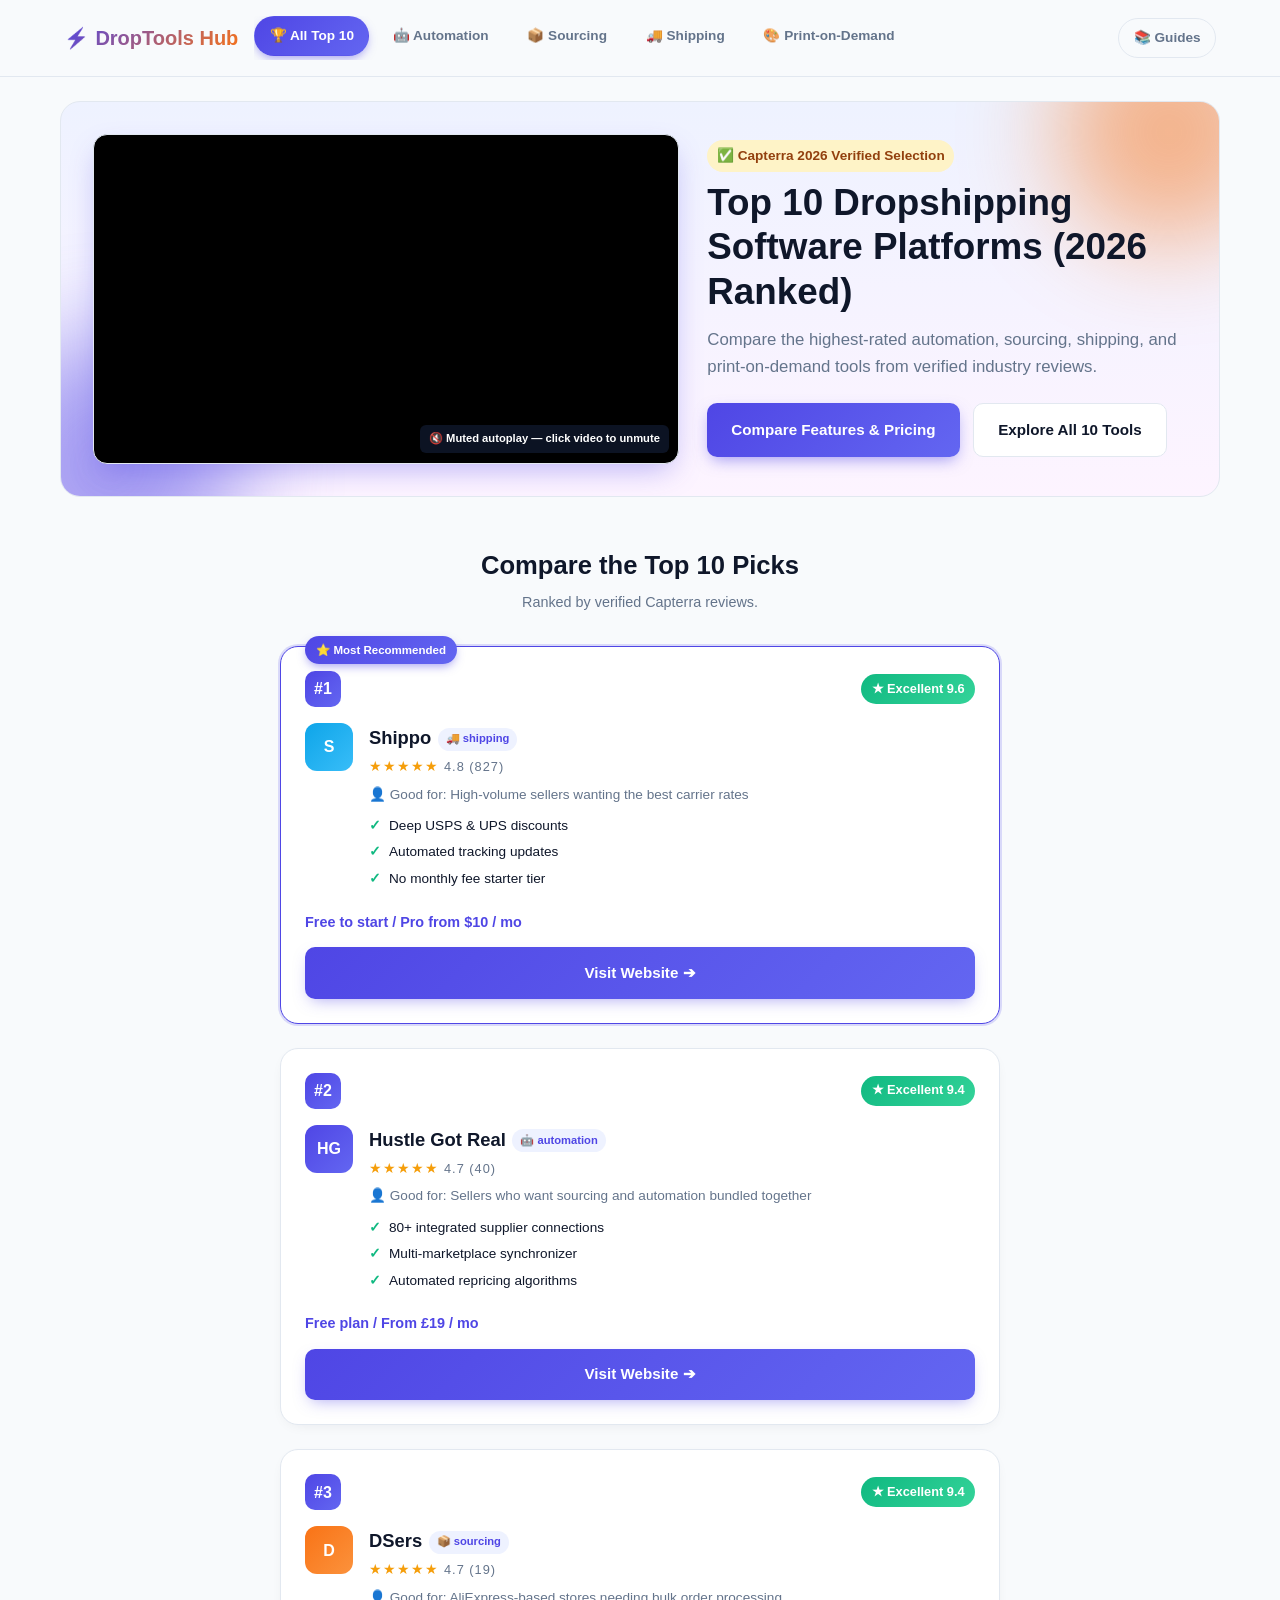
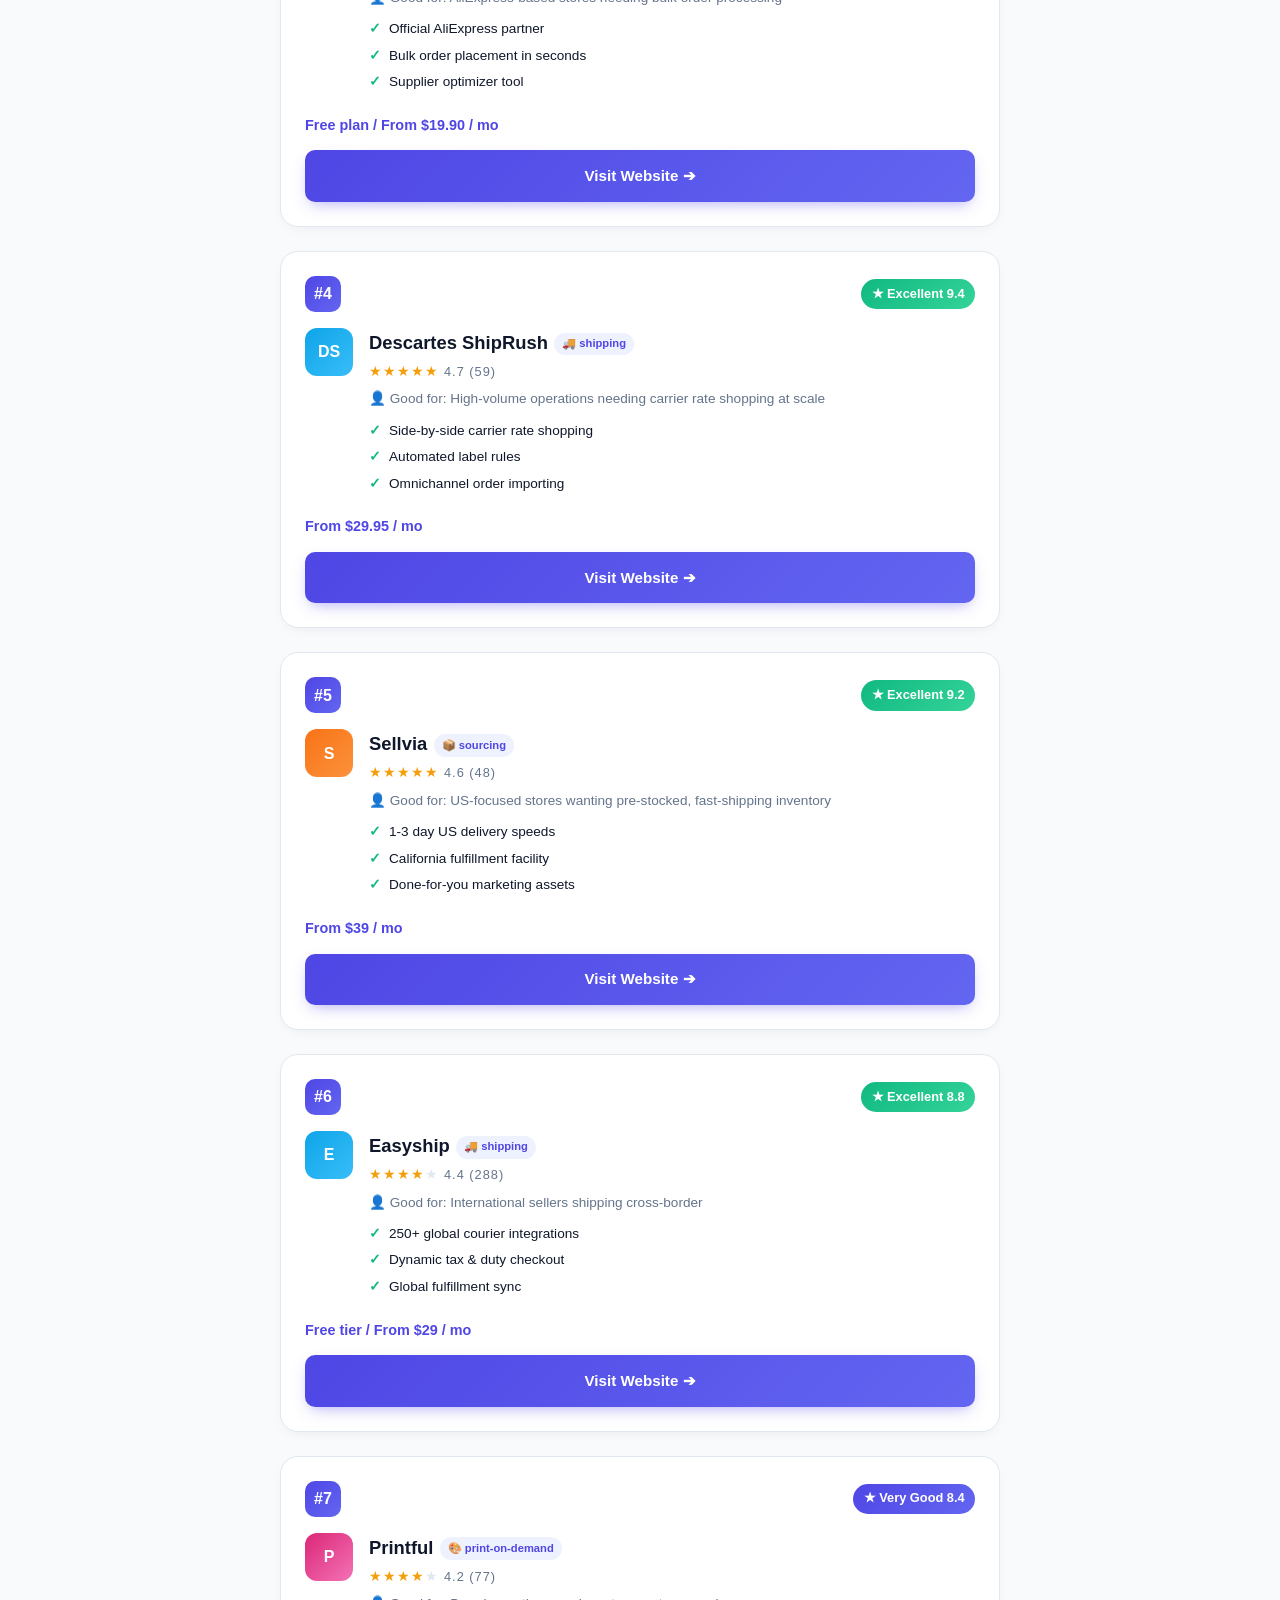
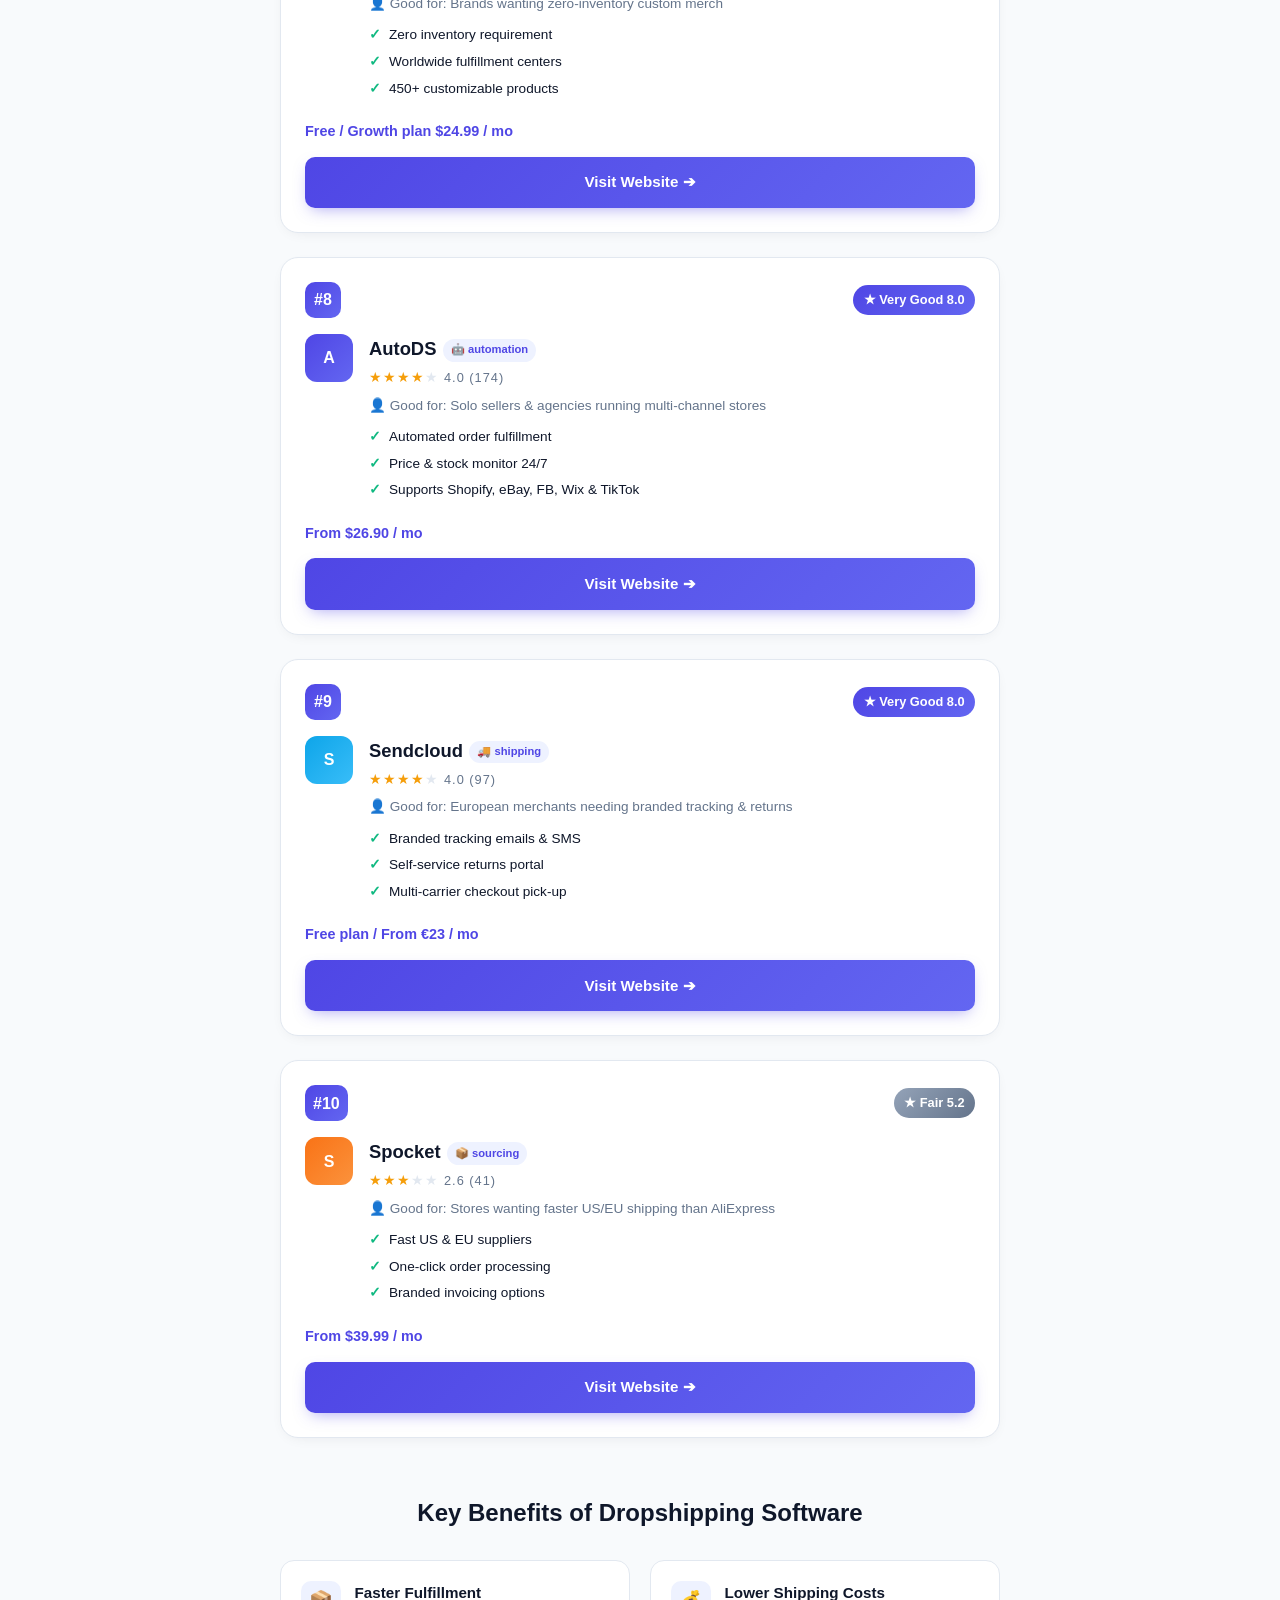
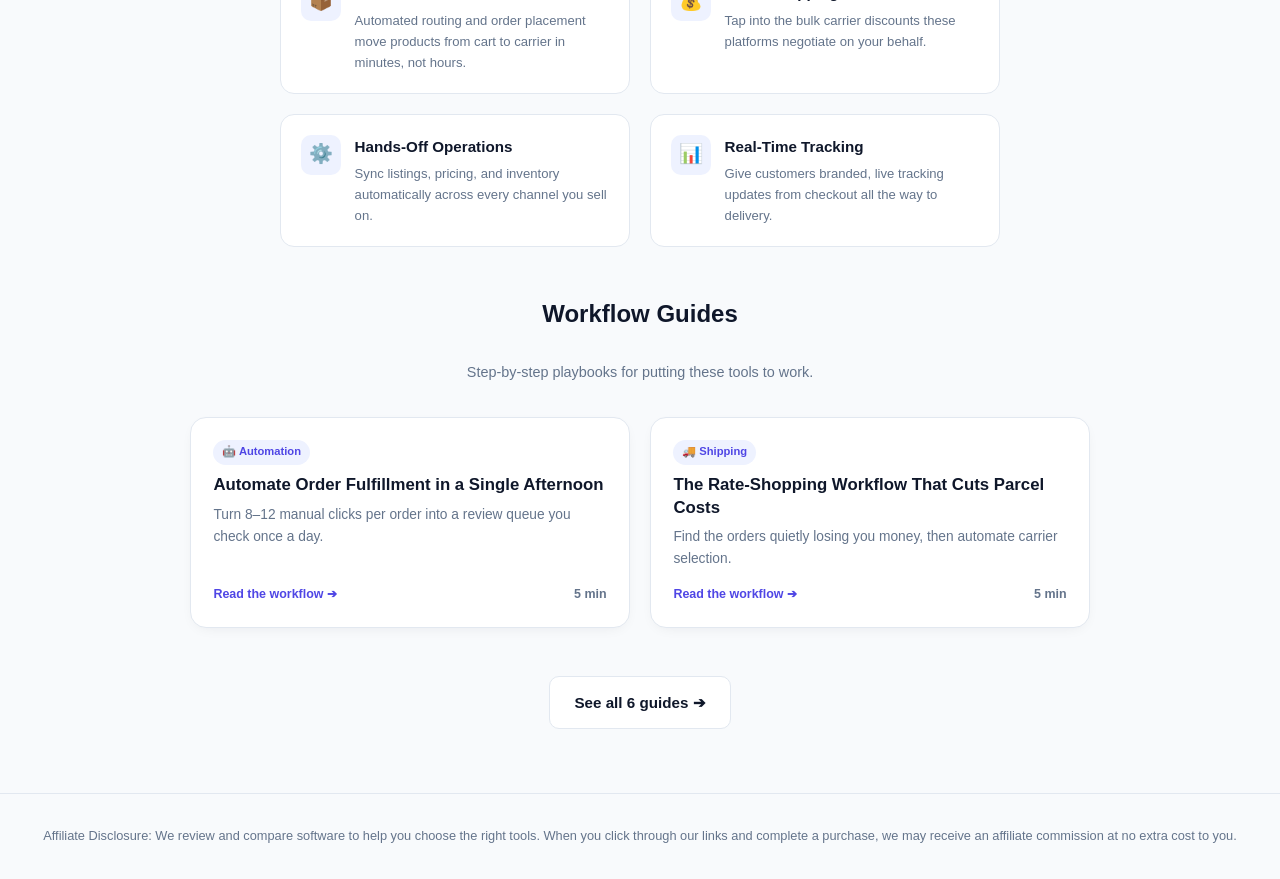
==== commit 5bbb10a5: "Fix Guides link being invisible in the mobile nav The category pill nav overflows its container on m" ====
--- a/index.html
+++ b/index.html
@@ -21,8 +21,8 @@
         <a href="#sourcing" onclick="navigate('sourcing')">📦 Sourcing</a>
         <a href="#shipping" onclick="navigate('shipping')">🚚 Shipping</a>
         <a href="#print-on-demand" onclick="navigate('print-on-demand')">🎨 Print-on-Demand</a>
-        <a href="/articles/index.html">📚 Guides</a>
       </nav>
+      <a href="/articles/index.html" class="nav-guides">📚 Guides</a>
     </div>
   </header>
 
--- a/assets/site.css
+++ b/assets/site.css
@@ -66,11 +66,15 @@
   overflow-x: auto;
   padding-bottom: 0.25rem;
   scrollbar-width: none;
+  flex: 1 1 auto;
+  min-width: 0;
+  -webkit-mask-image: linear-gradient(90deg, #000 calc(100% - 20px), transparent);
+  mask-image: linear-gradient(90deg, #000 calc(100% - 20px), transparent);
 }
 nav::-webkit-scrollbar {
   display: none;
 }
-nav a {
+nav a, .nav-guides {
   color: var(--text-muted);
   text-decoration: none;
   padding: 0.5rem 0.9rem;
@@ -81,14 +85,18 @@
   white-space: nowrap;
   border: 1px solid transparent;
 }
-nav a:hover {
+nav a:hover, .nav-guides:hover {
   color: var(--text);
   background-color: #eef2ff;
 }
-nav a.active {
+nav a.active, .nav-guides.active {
   color: #fff;
   background: linear-gradient(135deg, var(--primary), #6366f1);
   box-shadow: 0 4px 10px -2px rgba(79, 70, 229, 0.5);
+}
+.nav-guides {
+  flex-shrink: 0;
+  border: 1px solid var(--card-border);
 }
 main {
   max-width: 1200px;
